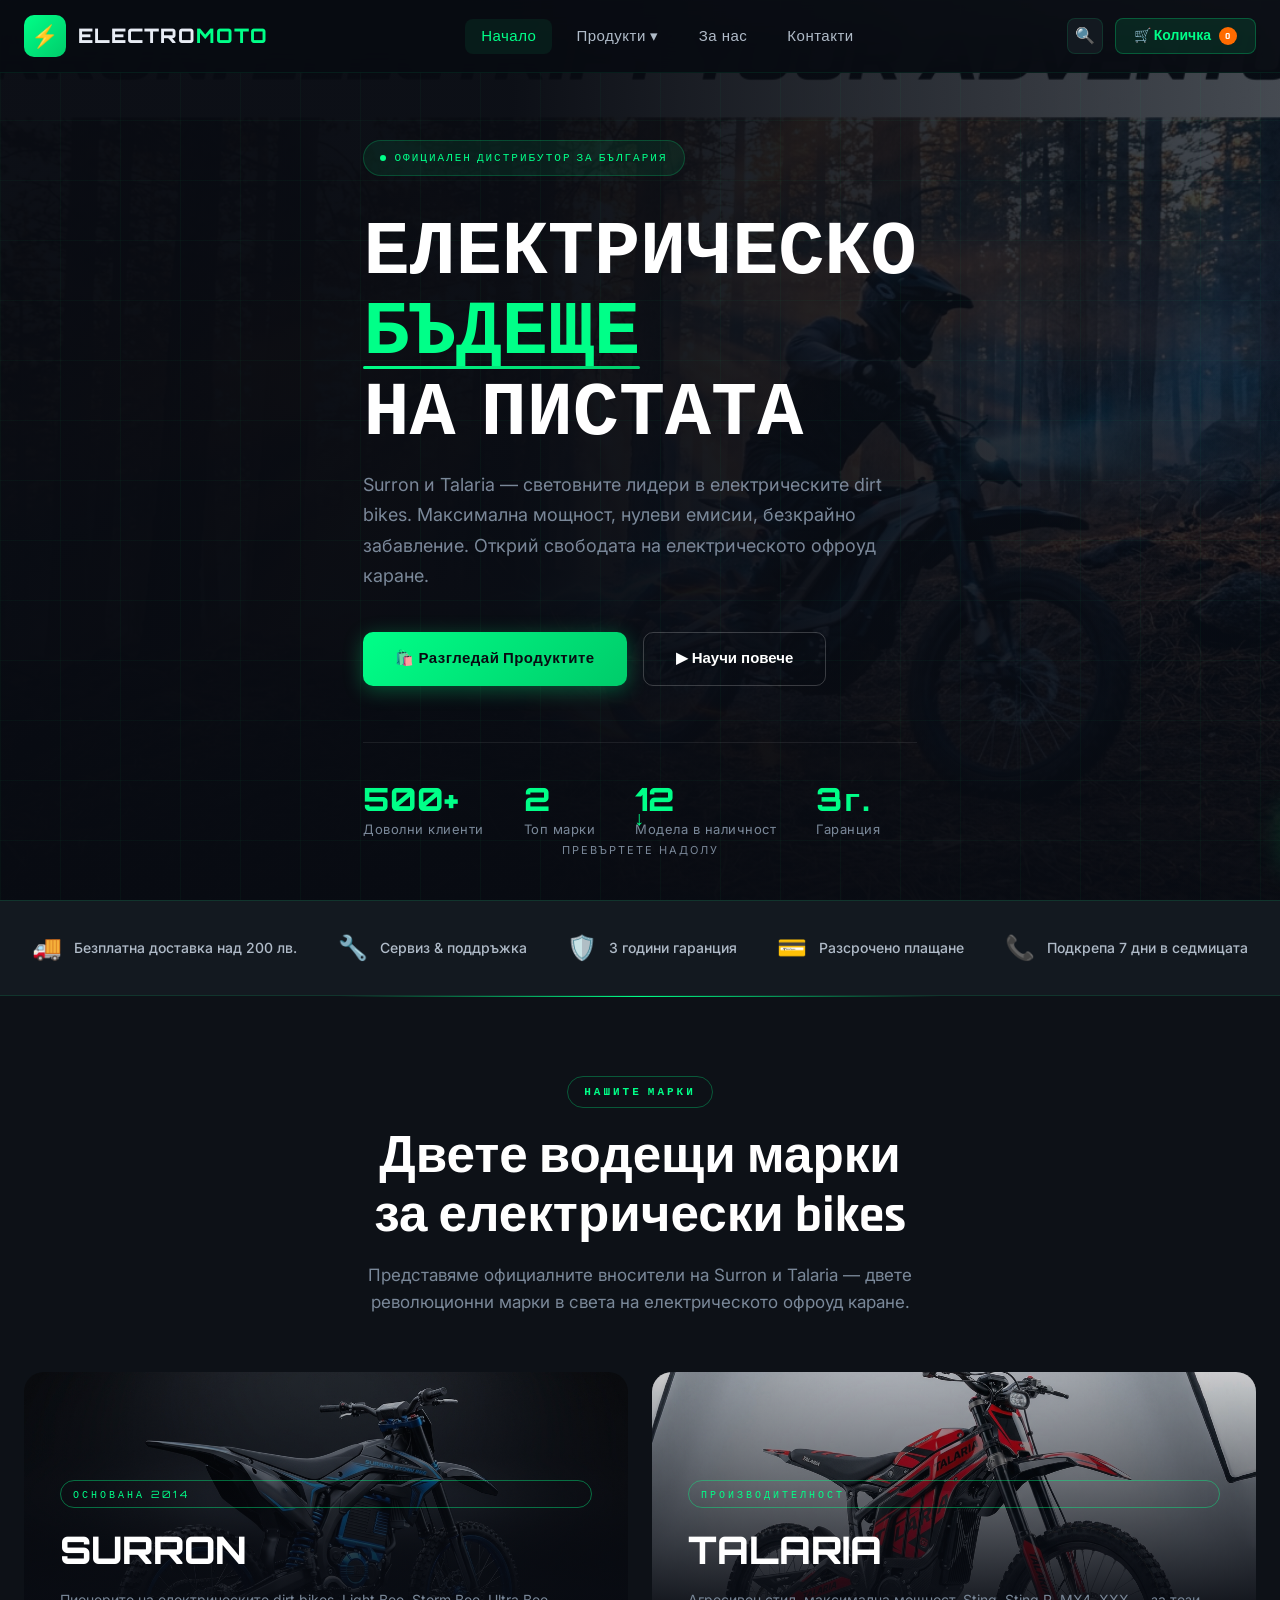
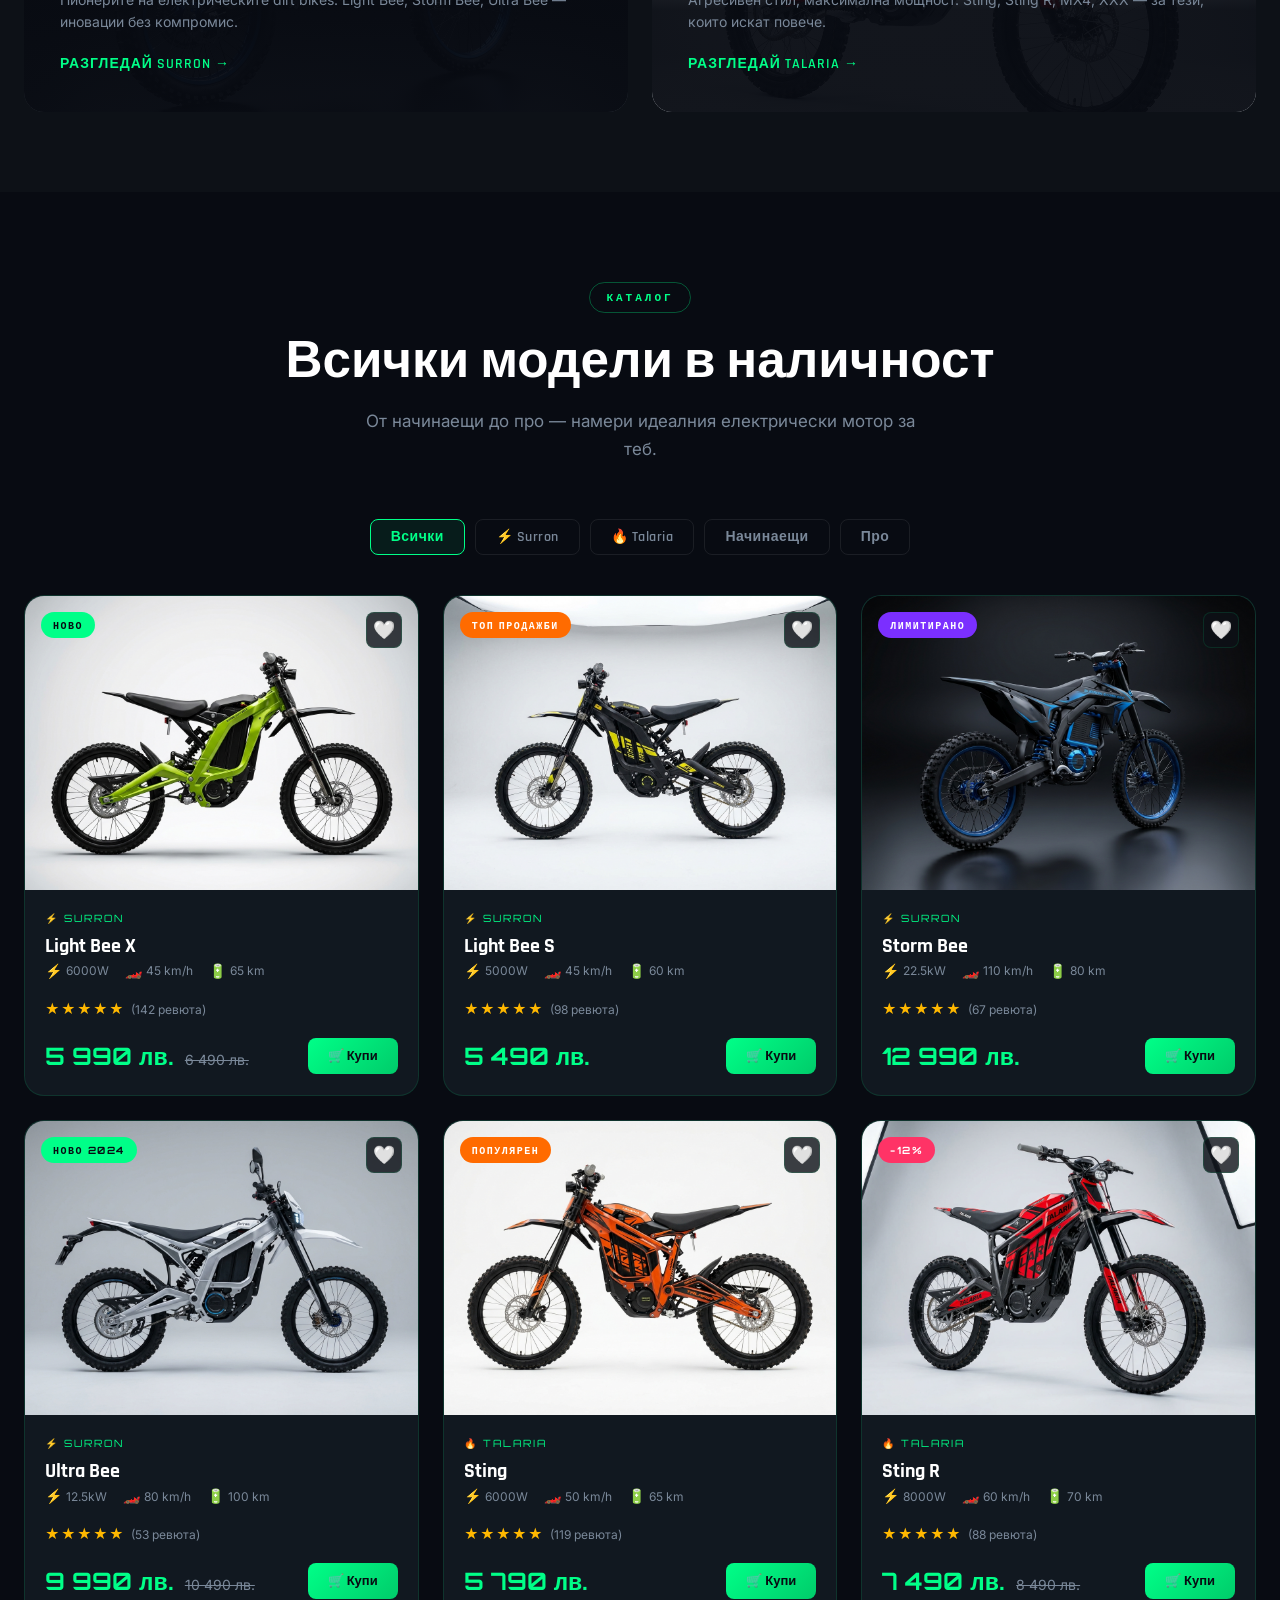
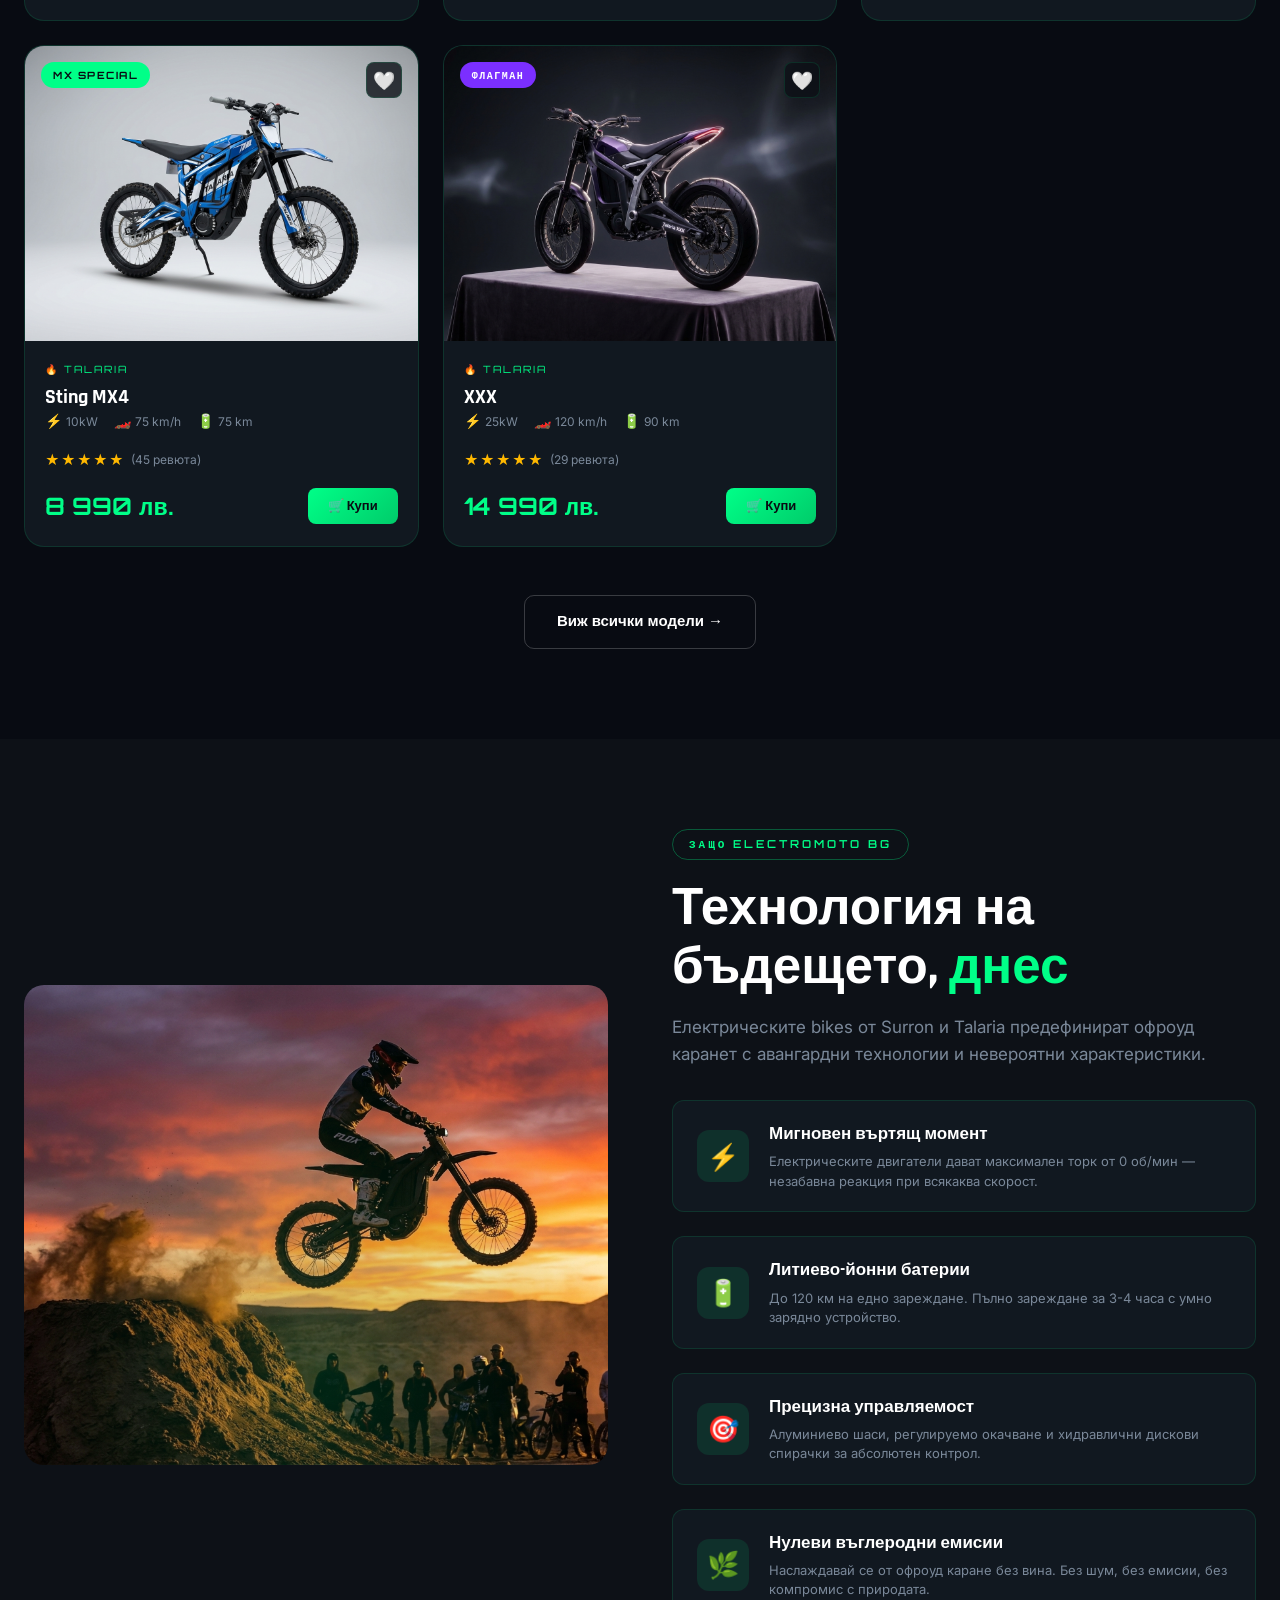
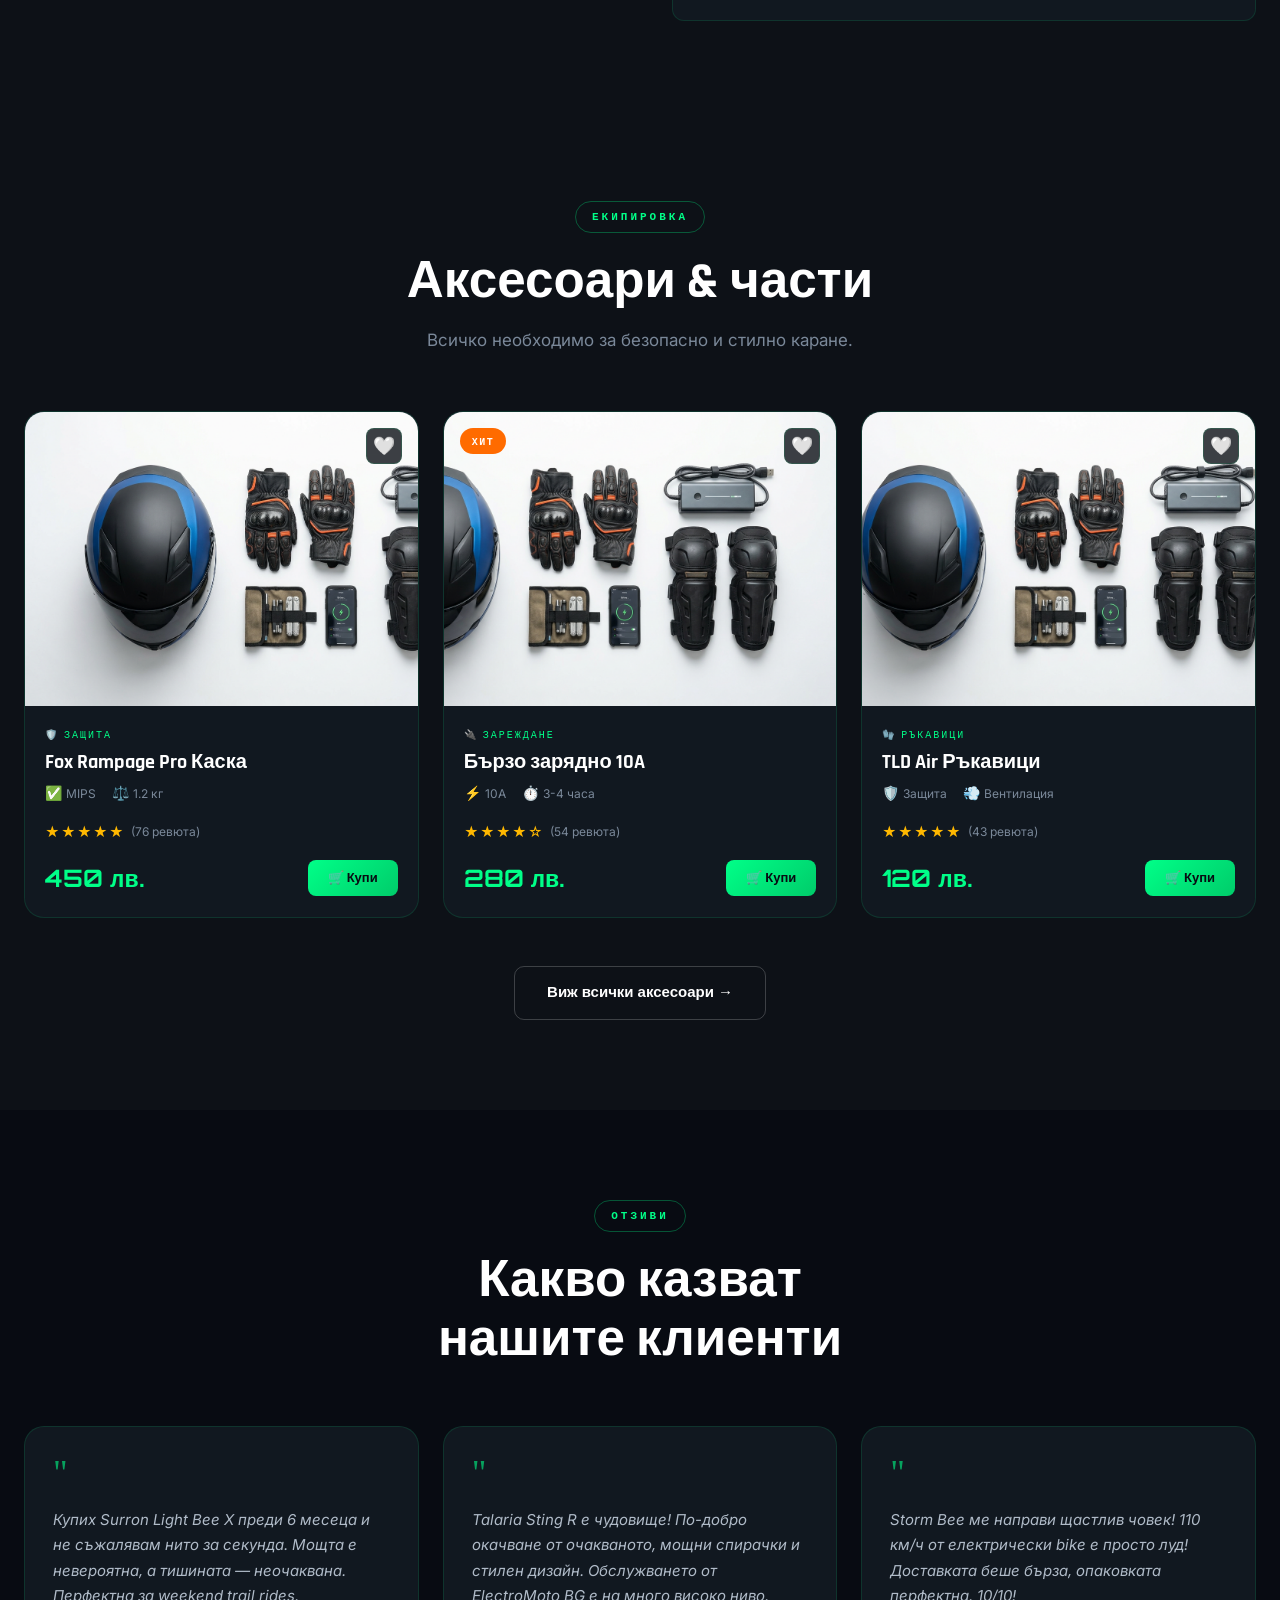
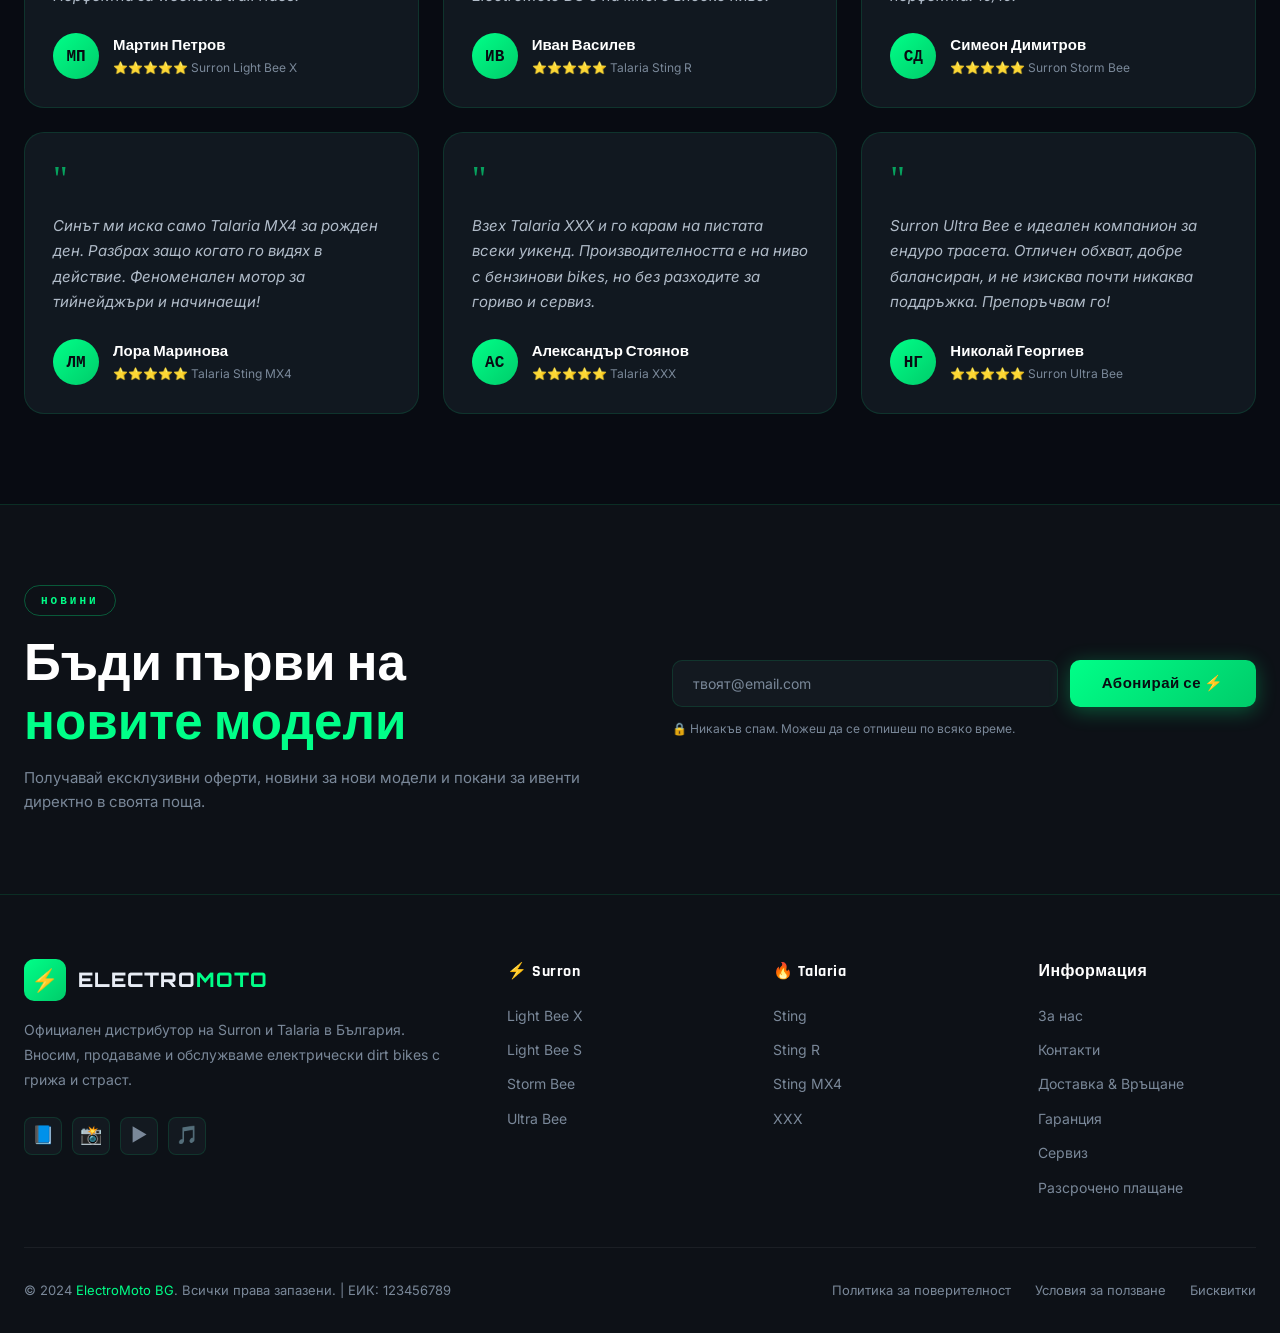
==== index.html @ c42cdebd "feat: disable quick view for bikes, redirect to product details, add full footer on product pages" ====
<!DOCTYPE html>
<html lang="bg">
<head>
  <meta charset="UTF-8">
  <meta name="viewport" content="width=device-width, initial-scale=1.0">
  <title>ElectroMoto BG — Surron & Talaria | Електрически Мотори</title>
  <meta name="description" content="Официален дистрибутор на Surron и Talaria в България. Електрически dirt bikes, части и аксесоари с доставка до вкъщи.">
  <link rel="stylesheet" href="css/style.css">
  <link rel="icon" type="image/svg+xml" href="data:image/svg+xml,<svg xmlns='http://www.w3.org/2000/svg' viewBox='0 0 100 100'><text y='.9em' font-size='90'>⚡</text></svg>">
</head>
<body>

  <!-- ======== HEADER ======== -->
  <header class="header" id="header">
    <div class="container">
      <nav class="nav">
        <a href="index.html" class="logo">
          <div class="logo-icon">⚡</div>
          <div class="logo-text">ELECTRO<span>MOTO</span></div>
        </a>

        <ul class="nav-links">
          <li><a href="index.html" class="active">Начало</a></li>
          <li class="nav-dropdown">
            <a href="pages/products.html">Продукти ▾</a>
            <div class="nav-dropdown-menu">
              <a href="pages/surron.html">⚡ Surron</a>
              <a href="pages/talaria.html">🔥 Talaria</a>
              <a href="pages/products.html">Всички модели</a>
              <a href="pages/accessories.html">Аксесоари</a>
            </div>
          </li>
          <li><a href="pages/about.html">За нас</a></li>
          <li><a href="pages/contact.html">Контакти</a></li>
        </ul>

        <div class="nav-actions">
          <div class="nav-search" onclick="toggleSearch()" title="Търсене">🔍</div>
          <button class="cart-btn" onclick="openCart()">
            🛒 Количка
            <span class="cart-badge" id="cartBadge">0</span>
          </button>
          <div class="menu-toggle" id="menuToggle" onclick="toggleMenu()">
            <span></span><span></span><span></span>
          </div>
        </div>
      </nav>
    </div>
  </header>

  <!-- Mobile Menu -->
  <div class="mobile-menu" id="mobileMenu">
    <ul class="mobile-nav-links">
      <li><a href="index.html" onclick="toggleMenu()">🏠 Начало</a></li>
      <li><a href="pages/surron.html" onclick="toggleMenu()">⚡ Surron</a></li>
      <li><a href="pages/talaria.html" onclick="toggleMenu()">🔥 Talaria</a></li>
      <li><a href="pages/products.html" onclick="toggleMenu()">📋 Всички продукти</a></li>
      <li><a href="pages/accessories.html" onclick="toggleMenu()">🛡️ Аксесоари</a></li>
      <li><a href="pages/about.html" onclick="toggleMenu()">ℹ️ За нас</a></li>
      <li><a href="pages/contact.html" onclick="toggleMenu()">📞 Контакти</a></li>
    </ul>
  </div>

  <!-- ======== HERO ======== -->
  <section class="hero">
    <div class="hero-bg">
      <img src="images/hero.png" alt="Surron electric bike in forest" class="hero-bg-img" loading="eager">
      <div class="hero-overlay"></div>
    </div>
    <div class="hero-grid"></div>

    <!-- Particles -->
    <div class="particle" style="left:15%;bottom:20%;animation-delay:0s;animation-duration:5s"></div>
    <div class="particle" style="left:25%;bottom:15%;animation-delay:1s;animation-duration:7s"></div>
    <div class="particle" style="left:40%;bottom:10%;animation-delay:2s;animation-duration:6s"></div>
    <div class="particle" style="left:60%;bottom:25%;animation-delay:0.5s;animation-duration:8s"></div>
    <div class="particle" style="left:75%;bottom:20%;animation-delay:1.5s;animation-duration:5.5s"></div>
    <div class="particle" style="left:85%;bottom:30%;animation-delay:3s;animation-duration:7s"></div>

    <div class="container">
      <div class="hero-content">
        <div class="hero-badge">
          <span class="dot"></span>
          Официален дистрибутор за България
        </div>

        <h1 class="hero-title">
          ЕЛЕКТРИЧЕСКО<br>
          <span class="highlight">БЪДЕЩЕ</span><br>
          НА ПИСТАТА
        </h1>

        <p class="hero-desc">
          Surron и Talaria — световните лидери в електрическите dirt bikes.
          Максимална мощност, нулеви емисии, безкрайно забавление. Открий свободата на електрическото офроуд каране.
        </p>

        <div class="hero-cta">
          <a href="pages/products.html" class="btn-primary">
            🛍️ Разгледай Продуктите
          </a>
          <a href="pages/about.html" class="btn-secondary">
            ▶ Научи повече
          </a>
        </div>

        <div class="hero-stats">
          <div class="stat-item">
            <div class="stat-number">500+</div>
            <div class="stat-label">Доволни клиенти</div>
          </div>
          <div class="stat-item">
            <div class="stat-number">2</div>
            <div class="stat-label">Топ марки</div>
          </div>
          <div class="stat-item">
            <div class="stat-number">12</div>
            <div class="stat-label">Модела в наличност</div>
          </div>
          <div class="stat-item">
            <div class="stat-number">3г.</div>
            <div class="stat-label">Гаранция</div>
          </div>
        </div>
      </div>
    </div>

    <div class="scroll-indicator">
      <span>↓</span>
      Превъртете надолу
    </div>
  </section>

  <!-- ======== FEATURES STRIP ======== -->
  <div class="features-strip">
    <div class="container">
      <div class="features-strip-inner">
        <div class="feature-item">
          <span class="feature-item-icon">🚚</span>
          <span>Безплатна доставка над 200 лв.</span>
        </div>
        <div class="feature-item">
          <span class="feature-item-icon">🔧</span>
          <span>Сервиз & поддръжка</span>
        </div>
        <div class="feature-item">
          <span class="feature-item-icon">🛡️</span>
          <span>3 години гаранция</span>
        </div>
        <div class="feature-item">
          <span class="feature-item-icon">💳</span>
          <span>Разсрочено плащане</span>
        </div>
        <div class="feature-item">
          <span class="feature-item-icon">📞</span>
          <span>Подкрепа 7 дни в седмицата</span>
        </div>
      </div>
    </div>
  </div>

  <!-- ======== BRANDS ======== -->
  <section class="brands-section">
    <div class="container">
      <div class="section-header">
        <span class="section-tag">Нашите марки</span>
        <h2 class="section-title">Двете водещи марки<br>за електрически bikes</h2>
        <p class="section-subtitle">Представяме официалните вносители на Surron и Talaria — двете революционни марки в света на електрическото офроуд каране.</p>
      </div>

      <div class="brands-grid">
        <!-- Surron Brand Card -->
        <a href="pages/surron.html" class="brand-card reveal">
          <img src="images/surron-storm-bee.png" alt="Surron electric bikes" class="brand-card-img">
          <div class="brand-card-overlay">
            <span class="brand-logo-tag">Основана 2014</span>
            <h3 class="brand-card-title">SURRON</h3>
            <p class="brand-card-desc">Пионерите на електрическите dirt bikes. Light Bee, Storm Bee, Ultra Bee — иновации без компромис.</p>
            <span class="brand-card-link">Разгледай Surron →</span>
          </div>
        </a>

        <!-- Talaria Brand Card -->
        <a href="pages/talaria.html" class="brand-card reveal">
          <img src="images/talaria-sting-r.png" alt="Talaria electric bikes" class="brand-card-img">
          <div class="brand-card-overlay">
            <span class="brand-logo-tag">Производителност</span>
            <h3 class="brand-card-title">TALARIA</h3>
            <p class="brand-card-desc">Агресивен стил, максимална мощност. Sting, Sting R, MX4, XXX — за тези, които искат повече.</p>
            <span class="brand-card-link">Разгледай Talaria →</span>
          </div>
        </a>
      </div>
    </div>
  </section>

  <!-- ======== PRODUCTS ======== -->
  <section class="products-section" id="products">
    <div class="container">
      <div class="section-header reveal">
        <span class="section-tag">Каталог</span>
        <h2 class="section-title">Всички модели в наличност</h2>
        <p class="section-subtitle">От начинаещи до про — намери идеалния електрически мотор за теб.</p>
      </div>

      <div class="products-filter">
        <button class="filter-btn active" onclick="filterProducts('all', this)">Всички</button>
        <button class="filter-btn" onclick="filterProducts('surron', this)">⚡ Surron</button>
        <button class="filter-btn" onclick="filterProducts('talaria', this)">🔥 Talaria</button>
        <button class="filter-btn" onclick="filterProducts('beginner', this)">Начинаещи</button>
        <button class="filter-btn" onclick="filterProducts('pro', this)">Про</button>
      </div>

      <div class="products-grid" id="productsGrid">

        <!-- Surron Light Bee X -->
        <div class="product-card" data-brand="surron" data-level="beginner"
          data-name="Surron Light Bee X" data-price="5990"
          data-img="images/surron-light-bee-x.png"
          data-desc="Surron Light Bee X е идеалният starter bike за начинаещи и опитни ездачи. С тегло само 47 кг и мощен 6000W двигател, той предлага перфектния баланс между забавление и контрол."
          data-motor="6000W" data-speed="45 km/h" data-range="65 km" data-battery="60V 32.5Ah">
          <span class="product-badge badge-new">Ново</span>
          <button class="product-wishlist" onclick="toggleWishlist(this)">🤍</button>
          <div class="product-img-wrap">
            <img src="images/surron-light-bee-x.png" alt="Surron Light Bee X" class="product-img" loading="lazy">
            <div class="product-img-overlay">
              <button class="quick-view-btn" onclick="openModal(this.closest('.product-card'))">Бърз преглед</button>
              <a href="pages/products/surron-light-bee-x.html" class="view-product-overlay-btn">Виж страницата →</a>
            </div>
          </div>
          <div class="product-info">
            <div class="product-brand-tag">⚡ SURRON</div>
            <a href="pages/products/surron-light-bee-x.html" class="product-name-link"><h3 class="product-name" style="display:inline">Light Bee X</h3></a>
            <div class="product-specs">
              <div class="spec-item"><span class="spec-icon">⚡</span> 6000W</div>
              <div class="spec-item"><span class="spec-icon">🏎️</span> 45 km/h</div>
              <div class="spec-item"><span class="spec-icon">🔋</span> 65 km</div>
            </div>
            <div class="product-rating">
              <span class="stars">★★★★★</span>
              <span class="rating-count">(142 ревюта)</span>
            </div>
            <div class="product-price-row">
              <div>
                <span class="product-price">5 990 лв.</span>
                <span class="product-old-price">6 490 лв.</span>
              </div>
              <button class="add-to-cart-btn" onclick="addToCart(this.closest('.product-card'))">
                🛒 Купи
              </button>
            </div>
          </div>
        </div>

        <!-- Surron Light Bee S -->
        <div class="product-card" data-brand="surron" data-level="beginner"
          data-name="Surron Light Bee S" data-price="5490"
          data-img="images/surron-light-bee-s.png"
          data-desc="Surron Light Bee S — леката и маневрена версия на Light Bee. Идеална за трейлове и градска джунгла. Компактна, надеждна и невероятно забавна."
          data-motor="5000W" data-speed="45 km/h" data-range="60 km" data-battery="60V 28Ah">
          <span class="product-badge badge-hot">Топ продажби</span>
          <button class="product-wishlist" onclick="toggleWishlist(this)">🤍</button>
          <div class="product-img-wrap">
            <img src="images/surron-light-bee-s.png" alt="Surron Light Bee S" class="product-img" loading="lazy">
            <div class="product-img-overlay">
              <button class="quick-view-btn" onclick="openModal(this.closest('.product-card'))">Бърз преглед</button>
              <a href="pages/products/surron-light-bee-s.html" class="view-product-overlay-btn">Виж страницата →</a>
            </div>
          </div>
          <div class="product-info">
            <div class="product-brand-tag">⚡ SURRON</div>
            <a href="pages/products/surron-light-bee-s.html" class="product-name-link"><h3 class="product-name" style="display:inline">Light Bee S</h3></a>
            <div class="product-specs">
              <div class="spec-item"><span class="spec-icon">⚡</span> 5000W</div>
              <div class="spec-item"><span class="spec-icon">🏎️</span> 45 km/h</div>
              <div class="spec-item"><span class="spec-icon">🔋</span> 60 km</div>
            </div>
            <div class="product-rating">
              <span class="stars">★★★★★</span>
              <span class="rating-count">(98 ревюта)</span>
            </div>
            <div class="product-price-row">
              <div>
                <span class="product-price">5 490 лв.</span>
              </div>
              <button class="add-to-cart-btn" onclick="addToCart(this.closest('.product-card'))">
                🛒 Купи
              </button>
            </div>
          </div>
        </div>

        <!-- Surron Storm Bee -->
        <div class="product-card" data-brand="surron" data-level="pro"
          data-name="Surron Storm Bee" data-price="12990"
          data-img="images/surron-storm-bee.png"
          data-desc="Surron Storm Bee е чудовище от електрически мотор. 22.5kW пиков мощност, 110 km/h топ скорост, хидравлични дискови спирачки. За тези, които искат истинска адреналинова доза."
          data-motor="22500W" data-speed="110 km/h" data-range="80 km" data-battery="96V 55Ah">
          <span class="product-badge badge-limited">Лимитирано</span>
          <button class="product-wishlist" onclick="toggleWishlist(this)">🤍</button>
          <div class="product-img-wrap">
            <img src="images/surron-storm-bee.png" alt="Surron Storm Bee" class="product-img" loading="lazy">
            <div class="product-img-overlay">
              <button class="quick-view-btn" onclick="openModal(this.closest('.product-card'))">Бърз преглед</button>
              <a href="pages/products/surron-storm-bee.html" class="view-product-overlay-btn">Виж страницата →</a>
            </div>
          </div>
          <div class="product-info">
            <div class="product-brand-tag">⚡ SURRON</div>
            <a href="pages/products/surron-storm-bee.html" class="product-name-link"><h3 class="product-name" style="display:inline">Storm Bee</h3></a>
            <div class="product-specs">
              <div class="spec-item"><span class="spec-icon">⚡</span> 22.5kW</div>
              <div class="spec-item"><span class="spec-icon">🏎️</span> 110 km/h</div>
              <div class="spec-item"><span class="spec-icon">🔋</span> 80 km</div>
            </div>
            <div class="product-rating">
              <span class="stars">★★★★★</span>
              <span class="rating-count">(67 ревюта)</span>
            </div>
            <div class="product-price-row">
              <div>
                <span class="product-price">12 990 лв.</span>
              </div>
              <button class="add-to-cart-btn" onclick="addToCart(this.closest('.product-card'))">
                🛒 Купи
              </button>
            </div>
          </div>
        </div>

        <!-- Surron Ultra Bee -->
        <div class="product-card" data-brand="surron" data-level="pro"
          data-name="Surron Ultra Bee" data-price="9990"
          data-img="images/surron-ultra-bee.png"
          data-desc="Surron Ultra Bee — следващото ниво на Light Bee. По-мощен, по-бърз, по-далеч. Перфектна за ендуро и трейл каране. Освобождение от всякакви ограничения."
          data-motor="12500W" data-speed="80 km/h" data-range="100 km" data-battery="72V 42Ah">
          <span class="product-badge badge-new">Ново 2024</span>
          <button class="product-wishlist" onclick="toggleWishlist(this)">🤍</button>
          <div class="product-img-wrap">
            <img src="images/surron-ultra-bee.png" alt="Surron Ultra Bee" class="product-img" loading="lazy">
            <div class="product-img-overlay">
              <button class="quick-view-btn" onclick="openModal(this.closest('.product-card'))">Бърз преглед</button>
              <a href="pages/products/surron-ultra-bee.html" class="view-product-overlay-btn">Виж страницата →</a>
            </div>
          </div>
          <div class="product-info">
            <div class="product-brand-tag">⚡ SURRON</div>
            <a href="pages/products/surron-ultra-bee.html" class="product-name-link"><h3 class="product-name" style="display:inline">Ultra Bee</h3></a>
            <div class="product-specs">
              <div class="spec-item"><span class="spec-icon">⚡</span> 12.5kW</div>
              <div class="spec-item"><span class="spec-icon">🏎️</span> 80 km/h</div>
              <div class="spec-item"><span class="spec-icon">🔋</span> 100 km</div>
            </div>
            <div class="product-rating">
              <span class="stars">★★★★★</span>
              <span class="rating-count">(53 ревюта)</span>
            </div>
            <div class="product-price-row">
              <div>
                <span class="product-price">9 990 лв.</span>
                <span class="product-old-price">10 490 лв.</span>
              </div>
              <button class="add-to-cart-btn" onclick="addToCart(this.closest('.product-card'))">
                🛒 Купи
              </button>
            </div>
          </div>
        </div>

        <!-- Talaria Sting -->
        <div class="product-card" data-brand="talaria" data-level="beginner"
          data-name="Talaria Sting" data-price="5790"
          data-img="images/talaria-sting.png"
          data-desc="Talaria Sting — агресивният конкурент на Light Bee. По-мощен от стандарта, с по-добро окачване и характерния Talaria стил. Идеален за всякакъв терен."
          data-motor="6000W" data-speed="50 km/h" data-range="65 km" data-battery="60V 38.5Ah">
          <span class="product-badge badge-hot">Популярен</span>
          <button class="product-wishlist" onclick="toggleWishlist(this)">🤍</button>
          <div class="product-img-wrap">
            <img src="images/talaria-sting.png" alt="Talaria Sting" class="product-img" loading="lazy">
            <div class="product-img-overlay">
              <button class="quick-view-btn" onclick="openModal(this.closest('.product-card'))">Бърз преглед</button>
              <a href="pages/products/talaria-sting.html" class="view-product-overlay-btn">Виж страницата →</a>
            </div>
          </div>
          <div class="product-info">
            <div class="product-brand-tag">🔥 TALARIA</div>
            <a href="pages/products/talaria-sting.html" class="product-name-link"><h3 class="product-name" style="display:inline">Sting</h3></a>
            <div class="product-specs">
              <div class="spec-item"><span class="spec-icon">⚡</span> 6000W</div>
              <div class="spec-item"><span class="spec-icon">🏎️</span> 50 km/h</div>
              <div class="spec-item"><span class="spec-icon">🔋</span> 65 km</div>
            </div>
            <div class="product-rating">
              <span class="stars">★★★★★</span>
              <span class="rating-count">(119 ревюта)</span>
            </div>
            <div class="product-price-row">
              <div>
                <span class="product-price">5 790 лв.</span>
              </div>
              <button class="add-to-cart-btn" onclick="addToCart(this.closest('.product-card'))">
                🛒 Купи
              </button>
            </div>
          </div>
        </div>

        <!-- Talaria Sting R -->
        <div class="product-card" data-brand="talaria" data-level="pro"
          data-name="Talaria Sting R" data-price="7490"
          data-img="images/talaria-sting-r.png"
          data-desc="Talaria Sting R — Racing версията на оригиналния Sting. Подобрено окачване, по-мощен двигател, по-добри спирачки. За ентусиасти, жаждуващи за повече."
          data-motor="8000W" data-speed="60 km/h" data-range="70 km" data-battery="60V 40Ah">
          <span class="product-badge badge-sale">-12%</span>
          <button class="product-wishlist" onclick="toggleWishlist(this)">🤍</button>
          <div class="product-img-wrap">
            <img src="images/talaria-sting-r.png" alt="Talaria Sting R" class="product-img" loading="lazy">
            <div class="product-img-overlay">
              <button class="quick-view-btn" onclick="openModal(this.closest('.product-card'))">Бърз преглед</button>
              <a href="pages/products/talaria-sting-r.html" class="view-product-overlay-btn">Виж страницата →</a>
            </div>
          </div>
          <div class="product-info">
            <div class="product-brand-tag">🔥 TALARIA</div>
            <a href="pages/products/talaria-sting-r.html" class="product-name-link"><h3 class="product-name" style="display:inline">Sting R</h3></a>
            <div class="product-specs">
              <div class="spec-item"><span class="spec-icon">⚡</span> 8000W</div>
              <div class="spec-item"><span class="spec-icon">🏎️</span> 60 km/h</div>
              <div class="spec-item"><span class="spec-icon">🔋</span> 70 km</div>
            </div>
            <div class="product-rating">
              <span class="stars">★★★★★</span>
              <span class="rating-count">(88 ревюта)</span>
            </div>
            <div class="product-price-row">
              <div>
                <span class="product-price">7 490 лв.</span>
                <span class="product-old-price">8 490 лв.</span>
              </div>
              <button class="add-to-cart-btn" onclick="addToCart(this.closest('.product-card'))">
                🛒 Купи
              </button>
            </div>
          </div>
        </div>

        <!-- Talaria Sting MX4 -->
        <div class="product-card" data-brand="talaria" data-level="pro"
          data-name="Talaria Sting MX4" data-price="8990"
          data-img="images/talaria-sting-mx4.png"
          data-desc="Talaria Sting MX4 — мотокрос машина, проектирана за писта и open terrain. MX-специфично окачване, висока коловоз геометрия, максимална производителност в дълга дистанция."
          data-motor="10000W" data-speed="75 km/h" data-range="75 km" data-battery="72V 40Ah">
          <span class="product-badge badge-new">MX Special</span>
          <button class="product-wishlist" onclick="toggleWishlist(this)">🤍</button>
          <div class="product-img-wrap">
            <img src="images/talaria-sting-mx4.png" alt="Talaria Sting MX4" class="product-img" loading="lazy">
            <div class="product-img-overlay">
              <button class="quick-view-btn" onclick="openModal(this.closest('.product-card'))">Бърз преглед</button>
              <a href="pages/products/talaria-sting-mx4.html" class="view-product-overlay-btn">Виж страницата →</a>
            </div>
          </div>
          <div class="product-info">
            <div class="product-brand-tag">🔥 TALARIA</div>
            <a href="pages/products/talaria-sting-mx4.html" class="product-name-link"><h3 class="product-name" style="display:inline">Sting MX4</h3></a>
            <div class="product-specs">
              <div class="spec-item"><span class="spec-icon">⚡</span> 10kW</div>
              <div class="spec-item"><span class="spec-icon">🏎️</span> 75 km/h</div>
              <div class="spec-item"><span class="spec-icon">🔋</span> 75 km</div>
            </div>
            <div class="product-rating">
              <span class="stars">★★★★★</span>
              <span class="rating-count">(45 ревюта)</span>
            </div>
            <div class="product-price-row">
              <div>
                <span class="product-price">8 990 лв.</span>
              </div>
              <button class="add-to-cart-btn" onclick="addToCart(this.closest('.product-card'))">
                🛒 Купи
              </button>
            </div>
          </div>
        </div>

        <!-- Talaria XXX -->
        <div class="product-card" data-brand="talaria" data-level="pro"
          data-name="Talaria XXX" data-price="14990"
          data-img="images/talaria-xxx.png"
          data-desc="Talaria XXX — флагманът. Най-мощният електрически dirt bike от Talaria. 25kW пиков мощност, карбонови компоненти, Fox Racing окачване. Абсолютното изживяване."
          data-motor="25000W" data-speed="120 km/h" data-range="90 km" data-battery="96V 50Ah">
          <span class="product-badge badge-limited">Флагман</span>
          <button class="product-wishlist" onclick="toggleWishlist(this)">🤍</button>
          <div class="product-img-wrap">
            <img src="images/talaria-xxx.png" alt="Talaria XXX" class="product-img" loading="lazy">
            <div class="product-img-overlay">
              <button class="quick-view-btn" onclick="openModal(this.closest('.product-card'))">Бърз преглед</button>
              <a href="pages/products/talaria-xxx.html" class="view-product-overlay-btn">Виж страницата →</a>
            </div>
          </div>
          <div class="product-info">
            <div class="product-brand-tag">🔥 TALARIA</div>
            <a href="pages/products/talaria-xxx.html" class="product-name-link"><h3 class="product-name" style="display:inline">XXX</h3></a>
            <div class="product-specs">
              <div class="spec-item"><span class="spec-icon">⚡</span> 25kW</div>
              <div class="spec-item"><span class="spec-icon">🏎️</span> 120 km/h</div>
              <div class="spec-item"><span class="spec-icon">🔋</span> 90 km</div>
            </div>
            <div class="product-rating">
              <span class="stars">★★★★★</span>
              <span class="rating-count">(29 ревюта)</span>
            </div>
            <div class="product-price-row">
              <div>
                <span class="product-price">14 990 лв.</span>
              </div>
              <button class="add-to-cart-btn" onclick="addToCart(this.closest('.product-card'))">
                🛒 Купи
              </button>
            </div>
          </div>
        </div>

      </div>

      <div class="text-center" style="margin-top: 48px;">
        <a href="pages/products.html" class="btn-secondary">Виж всички модели →</a>
      </div>
    </div>
  </section>

  <!-- ======== SPECS SECTION ======== -->
  <section class="specs-section">
    <div class="container">
      <div class="specs-inner">
        <div class="specs-img-wrap reveal-left">
          <img src="images/action-lifestyle.png" alt="Rider on electric dirt bike" class="specs-img">
          <div class="specs-glow"></div>
        </div>
        <div class="reveal-right">
          <span class="section-tag">Защо ElectroMoto BG</span>
          <h2 class="section-title">Технология на<br>бъдещето, <span class="text-primary">днес</span></h2>
          <p class="section-subtitle" style="margin: 0 0 32px; text-align:left">Електрическите bikes от Surron и Talaria предефинират офроуд каранет с авангардни технологии и невероятни характеристики.</p>

          <div class="specs-list">
            <div class="spec-card">
              <div class="spec-card-icon">⚡</div>
              <div>
                <div class="spec-card-title">Мигновен въртящ момент</div>
                <div class="spec-card-desc">Електрическите двигатели дават максимален торк от 0 об/мин — незабавна реакция при всякаква скорост.</div>
              </div>
            </div>
            <div class="spec-card">
              <div class="spec-card-icon">🔋</div>
              <div>
                <div class="spec-card-title">Литиево-йонни батерии</div>
                <div class="spec-card-desc">До 120 км на едно зареждане. Пълно зареждане за 3-4 часа с умно зарядно устройство.</div>
              </div>
            </div>
            <div class="spec-card">
              <div class="spec-card-icon">🎯</div>
              <div>
                <div class="spec-card-title">Прецизна управляемост</div>
                <div class="spec-card-desc">Алуминиево шаси, регулируемо окачване и хидравлични дискови спирачки за абсолютен контрол.</div>
              </div>
            </div>
            <div class="spec-card">
              <div class="spec-card-icon">🌿</div>
              <div>
                <div class="spec-card-title">Нулеви въглеродни емисии</div>
                <div class="spec-card-desc">Наслаждавай се от офроуд каранe без вина. Без шум, без емисии, без компромис с природата.</div>
              </div>
            </div>
          </div>
        </div>
      </div>
    </div>
  </section>

  <!-- ======== ACCESSORIES SECTION ======== -->
  <section class="products-section" style="background: var(--dark2);">
    <div class="container">
      <div class="section-header reveal">
        <span class="section-tag">Екипировка</span>
        <h2 class="section-title">Аксесоари & части</h2>
        <p class="section-subtitle">Всичко необходимо за безопасно и стилно каране.</p>
      </div>
      <div class="products-grid">

        <!-- Helmet -->
        <div class="product-card reveal" data-brand="accessories"
          data-name="Fox Rampage Каска" data-price="450"
          data-img="images/accessories.png"
          data-desc="Fox Rampage Pro Carbon — лека карбонова каска за ендуро и мотокрос. MIPS технология за максимална защита при удар."
          data-motor="MIPS защита" data-speed="Certified" data-range="Carbon" data-battery="XS - XL">
          <button class="product-wishlist" onclick="toggleWishlist(this)">🤍</button>
          <div class="product-img-wrap" style="background: linear-gradient(145deg, #1a2035, #0d1520);">
            <img src="images/accessories.png" alt="Riding gear and accessories" class="product-img" loading="lazy" style="object-position:top left">
          </div>
          <div class="product-info">
            <div class="product-brand-tag">🛡️ ЗАЩИТА</div>
            <h3 class="product-name">Fox Rampage Pro Каска</h3>
            <div class="product-specs">
              <div class="spec-item"><span class="spec-icon">✅</span> MIPS</div>
              <div class="spec-item"><span class="spec-icon">⚖️</span> 1.2 кг</div>
            </div>
            <div class="product-rating">
              <span class="stars">★★★★★</span>
              <span class="rating-count">(76 ревюта)</span>
            </div>
            <div class="product-price-row">
              <span class="product-price">450 лв.</span>
              <button class="add-to-cart-btn" onclick="addToCart(this.closest('.product-card'))">🛒 Купи</button>
            </div>
          </div>
        </div>

        <!-- Charger -->
        <div class="product-card reveal" data-brand="accessories"
          data-name="Бързо зарядно 10A" data-price="280"
          data-img="images/accessories.png"
          data-desc="Умно бързо зарядно за Surron и Talaria. 10A зареждане, съвместимо с 60V и 72V батерии. LED индикатор и защита срещу прегряване."
          data-motor="10A Fast" data-speed="60V/72V" data-range="3-4ч" data-battery="Surron/Talaria">
          <span class="product-badge badge-hot">Хит</span>
          <button class="product-wishlist" onclick="toggleWishlist(this)">🤍</button>
          <div class="product-img-wrap" style="background: linear-gradient(145deg, #1a2035, #0d1520);">
            <img src="images/accessories.png" alt="Fast charger" class="product-img" loading="lazy" style="object-position:center right">
          </div>
          <div class="product-info">
            <div class="product-brand-tag">🔌 ЗАРЕЖДАНЕ</div>
            <h3 class="product-name">Бързо зарядно 10A</h3>
            <div class="product-specs">
              <div class="spec-item"><span class="spec-icon">⚡</span> 10A</div>
              <div class="spec-item"><span class="spec-icon">⏱️</span> 3-4 часа</div>
            </div>
            <div class="product-rating">
              <span class="stars">★★★★☆</span>
              <span class="rating-count">(54 ревюта)</span>
            </div>
            <div class="product-price-row">
              <span class="product-price">280 лв.</span>
              <button class="add-to-cart-btn" onclick="addToCart(this.closest('.product-card'))">🛒 Купи</button>
            </div>
          </div>
        </div>

        <!-- Gloves -->
        <div class="product-card reveal" data-brand="accessories"
          data-name="Troy Lee Designs Ръкавици" data-price="120"
          data-img="images/accessories.png"
          data-desc="Troy Lee Designs Air ръкавици за мотокрос и ендуро. Перфектно сцепление, вентилируем дизайн, защита на кокалчетата. Налични в 5 размера."
          data-motor="Air дизайн" data-speed="Grip Pro" data-range="5 размера" data-battery="XS-XL">
          <button class="product-wishlist" onclick="toggleWishlist(this)">🤍</button>
          <div class="product-img-wrap" style="background: linear-gradient(145deg, #1a2035, #0d1520);">
            <img src="images/accessories.png" alt="Riding gloves" class="product-img" loading="lazy" style="object-position:bottom">
          </div>
          <div class="product-info">
            <div class="product-brand-tag">🧤 РЪКАВИЦИ</div>
            <h3 class="product-name">TLD Air Ръкавици</h3>
            <div class="product-specs">
              <div class="spec-item"><span class="spec-icon">🛡️</span> Защита</div>
              <div class="spec-item"><span class="spec-icon">💨</span> Вентилация</div>
            </div>
            <div class="product-rating">
              <span class="stars">★★★★★</span>
              <span class="rating-count">(43 ревюта)</span>
            </div>
            <div class="product-price-row">
              <span class="product-price">120 лв.</span>
              <button class="add-to-cart-btn" onclick="addToCart(this.closest('.product-card'))">🛒 Купи</button>
            </div>
          </div>
        </div>

      </div>
      <div class="text-center" style="margin-top: 48px;">
        <a href="pages/accessories.html" class="btn-secondary">Виж всички аксесоари →</a>
      </div>
    </div>
  </section>

  <!-- ======== TESTIMONIALS ======== -->
  <section class="testimonials-section">
    <div class="container">
      <div class="section-header reveal">
        <span class="section-tag">Отзиви</span>
        <h2 class="section-title">Какво казват<br>нашите клиенти</h2>
      </div>

      <div class="testimonials-grid">
        <div class="testimonial-card reveal">
          <div class="testimonial-quote">"</div>
          <p class="testimonial-text">Купих Surron Light Bee X преди 6 месеца и не съжалявам нито за секунда. Мощта е невероятна, а тишината — неочаквана. Перфектна за weekend trail rides.</p>
          <div class="testimonial-author">
            <div class="author-avatar">МП</div>
            <div>
              <div class="author-name">Мартин Петров</div>
              <div class="author-role">⭐⭐⭐⭐⭐ Surron Light Bee X</div>
            </div>
          </div>
        </div>

        <div class="testimonial-card reveal">
          <div class="testimonial-quote">"</div>
          <p class="testimonial-text">Talaria Sting R е чудовище! По-добро окачване от очакваното, мощни спирачки и стилен дизайн. Обслужването от ElectroMoto BG е на много високо ниво.</p>
          <div class="testimonial-author">
            <div class="author-avatar">ИВ</div>
            <div>
              <div class="author-name">Иван Василев</div>
              <div class="author-role">⭐⭐⭐⭐⭐ Talaria Sting R</div>
            </div>
          </div>
        </div>

        <div class="testimonial-card reveal">
          <div class="testimonial-quote">"</div>
          <p class="testimonial-text">Storm Bee ме направи щастлив човек! 110 км/ч от електрически bike е просто луд! Доставката беше бърза, опаковката перфектна. 10/10!</p>
          <div class="testimonial-author">
            <div class="author-avatar">СД</div>
            <div>
              <div class="author-name">Симеон Димитров</div>
              <div class="author-role">⭐⭐⭐⭐⭐ Surron Storm Bee</div>
            </div>
          </div>
        </div>

        <div class="testimonial-card reveal">
          <div class="testimonial-quote">"</div>
          <p class="testimonial-text">Синът ми иска само Talaria MX4 за рожден ден. Разбрах защо когато го видях в действие. Феноменален мотор за тийнейджъри и начинаещи!</p>
          <div class="testimonial-author">
            <div class="author-avatar">ЛМ</div>
            <div>
              <div class="author-name">Лора Маринова</div>
              <div class="author-role">⭐⭐⭐⭐⭐ Talaria Sting MX4</div>
            </div>
          </div>
        </div>

        <div class="testimonial-card reveal">
          <div class="testimonial-quote">"</div>
          <p class="testimonial-text">Взех Talaria XXX и го карам на пистата всеки уикенд. Производителността е на ниво с бензинови bikes, но без разходите за гориво и сервиз.</p>
          <div class="testimonial-author">
            <div class="author-avatar">АС</div>
            <div>
              <div class="author-name">Александър Стоянов</div>
              <div class="author-role">⭐⭐⭐⭐⭐ Talaria XXX</div>
            </div>
          </div>
        </div>

        <div class="testimonial-card reveal">
          <div class="testimonial-quote">"</div>
          <p class="testimonial-text">Surron Ultra Bee е идеален компанион за ендуро трасета. Отличен обхват, добре балансиран, и не изисква почти никаква поддръжка. Препоръчвам го!</p>
          <div class="testimonial-author">
            <div class="author-avatar">НГ</div>
            <div>
              <div class="author-name">Николай Георгиев</div>
              <div class="author-role">⭐⭐⭐⭐⭐ Surron Ultra Bee</div>
            </div>
          </div>
        </div>
      </div>
    </div>
  </section>

  <!-- ======== NEWSLETTER ======== -->
  <section class="newsletter-section">
    <div class="container">
      <div class="newsletter-inner">
        <div class="reveal-left">
          <span class="section-tag">Новини</span>
          <h2 class="section-title" style="margin-bottom: 12px;">Бъди първи на<br><span class="text-primary">новите модели</span></h2>
          <p style="color: var(--text-muted); font-size: 15px;">Получавай ексклузивни оферти, новини за нови модели и покани за ивенти директно в своята поща.</p>
        </div>
        <div class="reveal-right">
          <div class="newsletter-form">
            <input type="email" class="newsletter-input" placeholder="твоят@email.com" id="newsletterEmail">
            <button class="btn-primary" onclick="subscribeNewsletter()">
              Абонирай се ⚡
            </button>
          </div>
          <p style="font-size: 12px; color: var(--text-muted); margin-top: 12px;">
            🔒 Никакъв спам. Можеш да се отпишеш по всяко време.
          </p>
        </div>
      </div>
    </div>
  </section>

  <!-- ======== FOOTER ======== -->
    <footer class="footer">
    <div class="container">
      <div class="footer-grid">
        <!-- Brand col -->
        <div>
          <a href="index.html" class="logo" style="display:inline-flex;">
            <div class="logo-icon">⚡</div>
            <div class="logo-text">ELECTRO<span>MOTO</span></div>
          </a>
          <p class="footer-brand-desc">
            Официален дистрибутор на Surron и Talaria в България. Вносим, продаваме и обслужваме електрически dirt bikes с грижа и страст.
          </p>
          <div class="footer-socials">
            <a href="#" class="social-link" title="Facebook">📘</a>
            <a href="#" class="social-link" title="Instagram">📸</a>
            <a href="#" class="social-link" title="YouTube">▶️</a>
            <a href="#" class="social-link" title="TikTok">🎵</a>
          </div>
        </div>

        <!-- Surron col -->
        <div>
          <h4 class="footer-col-title">⚡ Surron</h4>
          <ul class="footer-links">
            <li><a href="pages/products/surron-light-bee-x.html">Light Bee X</a></li>
            <li><a href="pages/products/surron-light-bee-s.html">Light Bee S</a></li>
            <li><a href="pages/products/surron-storm-bee.html">Storm Bee</a></li>
            <li><a href="pages/products/surron-ultra-bee.html">Ultra Bee</a></li>
          </ul>
        </div>

        <!-- Talaria col -->
        <div>
          <h4 class="footer-col-title">🔥 Talaria</h4>
          <ul class="footer-links">
            <li><a href="pages/products/talaria-sting.html">Sting</a></li>
            <li><a href="pages/products/talaria-sting-r.html">Sting R</a></li>
            <li><a href="pages/products/talaria-sting-mx4.html">Sting MX4</a></li>
            <li><a href="pages/products/talaria-xxx.html">XXX</a></li>
          </ul>
        </div>

        <!-- Info col -->
        <div>
          <h4 class="footer-col-title">Информация</h4>
          <ul class="footer-links">
            <li><a href="pages/about.html">За нас</a></li>
            <li><a href="pages/contact.html">Контакти</a></li>
            <li><a href="#">Доставка & Връщане</a></li>
            <li><a href="#">Гаранция</a></li>
            <li><a href="#">Сервиз</a></li>
            <li><a href="#">Разсрочено плащане</a></li>
          </ul>
        </div>
      </div>

      <div class="footer-bottom">
        <p class="footer-copy">
          © 2024 <span>ElectroMoto BG</span>. Всички права запазени. | ЕИК: 123456789
        </p>
        <div class="footer-bottom-links">
          <a href="#">Политика за поверителност</a>
          <a href="#">Условия за ползване</a>
          <a href="#">Бисквитки</a>
        </div>
      </div>
    </div>
  </footer>

  <!-- ======== CART SIDEBAR ======== -->
  <div class="cart-overlay" id="cartOverlay" onclick="closeCart()"></div>
  <div class="cart-sidebar" id="cartSidebar">
    <div class="cart-header">
      <h3 class="cart-title">🛒 Количка</h3>
      <button class="cart-close" onclick="closeCart()">✕</button>
    </div>
    <div class="cart-items" id="cartItems">
      <div class="cart-empty">
        <div class="cart-empty-icon">🛒</div>
        <p>Количката е празна</p>
        <p style="font-size:13px;">Разгледай нашите продукти!</p>
      </div>
    </div>
    <div class="cart-footer" id="cartFooter" style="display:none;">
      <div class="cart-total-row">
        <span class="cart-total-label">Общо:</span>
        <span class="cart-total-amount" id="cartTotal">0 лв.</span>
      </div>
      <button class="checkout-btn" onclick="checkout()">
        💳 Продължи към плащане
      </button>
    </div>
  </div>

  <!-- ======== PRODUCT MODAL ======== -->
  <div class="modal-overlay" id="modalOverlay" onclick="closeModal(event)">
    <div class="modal" id="productModal">
      <button class="modal-close" onclick="closeModal()">✕</button>
      <div class="modal-inner">
        <div class="modal-img-wrap">
          <img id="modalImg" src="" alt="" class="modal-img">
        </div>
        <div class="modal-info">
          <div class="modal-brand-tag" id="modalBrand"></div>
          <h2 class="modal-title" id="modalTitle"></h2>
          <div class="modal-rating">
            <span class="stars">★★★★★</span>
            <span class="rating-count" style="margin-left:6px">(Проверени ревюта)</span>
          </div>
          <p class="modal-desc" id="modalDesc"></p>
          <div class="modal-specs-grid" id="modalSpecs"></div>
          <div class="modal-price-row">
            <span class="modal-price" id="modalPrice"></span>
          </div>
          <div class="modal-actions">
            <button class="add-to-cart-btn modal-cart-btn" id="modalCartBtn" style="padding:14px 24px;font-size:15px;">
              🛒 Добави в количката
            </button>
          </div>
        </div>
      </div>
    </div>
  </div>

  <!-- ======== TOAST ======== -->
  <div class="toast" id="toast">
    <span class="toast-icon">✅</span>
    <div class="toast-text">
      <strong id="toastTitle">Добавено!</strong>
      <span id="toastMsg"></span>
    </div>
  </div>

  <script src="js/main.js"></script>
</body>
</html>
---- css/style.css ----
/* =====================================================
   SURRON & TALARIA - Electric Bikes Online Store
   ===================================================== */

@import url('https://fonts.googleapis.com/css2?family=Rajdhani:wght@300;400;500;600;700&family=Orbitron:wght@400;500;600;700;800;900&family=Inter:wght@300;400;500;600&display=swap');

/* ---- Reset & Base ---- */
*, *::before, *::after { box-sizing: border-box; margin: 0; padding: 0; }

:root {
  --primary: #00FF88;
  --primary-dark: #00CC6A;
  --secondary: #0066FF;
  --accent: #FF6B00;
  --dark: #080B12;
  --dark2: #0D1117;
  --dark3: #131920;
  --card-bg: #111820;
  --card-border: rgba(0, 255, 136, 0.12);
  --text: #E8EDF5;
  --text-muted: #7A8899;
  --text-light: #B0BBC8;
  --white: #FFFFFF;
  --gradient-hero: linear-gradient(135deg, #080B12 0%, #0D1520 50%, #071020 100%);
  --gradient-green: linear-gradient(135deg, #00FF88, #00CC6A);
  --gradient-blue: linear-gradient(135deg, #0066FF, #0044CC);
  --gradient-card: linear-gradient(145deg, #131920, #0D1420);
  --shadow-glow: 0 0 30px rgba(0, 255, 136, 0.15);
  --shadow-card: 0 8px 32px rgba(0, 0, 0, 0.4);
  --shadow-btn: 0 4px 20px rgba(0, 255, 136, 0.3);
  --border-radius: 12px;
  --border-radius-lg: 20px;
  --transition: all 0.3s cubic-bezier(0.4, 0, 0.2, 1);
  --font-display: 'Orbitron', monospace;
  --font-heading: 'Rajdhani', sans-serif;
  --font-body: 'Inter', sans-serif;
}

html { scroll-behavior: smooth; }

body {
  font-family: var(--font-body);
  background: var(--dark);
  color: var(--text);
  line-height: 1.6;
  overflow-x: hidden;
}

a { text-decoration: none; color: inherit; }
img { max-width: 100%; height: auto; display: block; }
ul { list-style: none; }
button { cursor: pointer; border: none; background: none; font-family: inherit; }

/* ---- Scrollbar ---- */
::-webkit-scrollbar { width: 6px; }
::-webkit-scrollbar-track { background: var(--dark2); }
::-webkit-scrollbar-thumb { background: var(--primary); border-radius: 3px; }

/* ---- Utilities ---- */
.container { max-width: 1320px; margin: 0 auto; padding: 0 24px; }
.section-padding { padding: 80px 0; }
.text-center { text-align: center; }
.text-primary { color: var(--primary); }
.flex { display: flex; }
.flex-center { display: flex; align-items: center; justify-content: center; }
.gap-2 { gap: 8px; }
.gap-4 { gap: 16px; }

/* ---- Typography ---- */
.section-tag {
  display: inline-block;
  font-family: var(--font-display);
  font-size: 11px;
  font-weight: 600;
  letter-spacing: 3px;
  text-transform: uppercase;
  color: var(--primary);
  padding: 6px 16px;
  border: 1px solid rgba(0,255,136,0.3);
  border-radius: 50px;
  margin-bottom: 20px;
}

.section-title {
  font-family: var(--font-heading);
  font-size: clamp(32px, 4vw, 52px);
  font-weight: 700;
  line-height: 1.15;
  color: var(--white);
  margin-bottom: 16px;
}

.section-subtitle {
  font-size: 17px;
  color: var(--text-muted);
  max-width: 580px;
  margin: 0 auto;
}

/* ===================================================
   HEADER / NAVIGATION
   =================================================== */
.header {
  position: fixed;
  top: 0;
  left: 0;
  right: 0;
  z-index: 1000;
  background: rgba(8, 11, 18, 0.92);
  backdrop-filter: blur(20px);
  -webkit-backdrop-filter: blur(20px);
  border-bottom: 1px solid rgba(0, 255, 136, 0.08);
  transition: var(--transition);
}

.header.scrolled {
  background: rgba(8, 11, 18, 0.98);
  box-shadow: 0 4px 30px rgba(0, 0, 0, 0.5);
}

.nav {
  display: flex;
  align-items: center;
  justify-content: space-between;
  height: 72px;
}

/* Logo */
.logo {
  display: flex;
  align-items: center;
  gap: 12px;
  font-family: var(--font-display);
  font-weight: 800;
  font-size: 20px;
  letter-spacing: 1px;
}

.logo-icon {
  width: 42px;
  height: 42px;
  background: var(--gradient-green);
  border-radius: 10px;
  display: flex;
  align-items: center;
  justify-content: center;
  font-size: 22px;
}

.logo-text span { color: var(--primary); }

/* Nav Links */
.nav-links {
  display: flex;
  align-items: center;
  gap: 8px;
}

.nav-links a {
  font-family: var(--font-heading);
  font-weight: 500;
  font-size: 15px;
  letter-spacing: 0.5px;
  color: var(--text-light);
  padding: 8px 16px;
  border-radius: 8px;
  transition: var(--transition);
  position: relative;
}

.nav-links a:hover, .nav-links a.active {
  color: var(--primary);
  background: rgba(0, 255, 136, 0.07);
}

.nav-dropdown {
  position: relative;
}

.nav-dropdown-menu {
  display: none;
  position: absolute;
  top: calc(100% + 12px);
  left: 0;
  min-width: 200px;
  background: var(--dark3);
  border: 1px solid var(--card-border);
  border-radius: var(--border-radius);
  padding: 8px;
  box-shadow: var(--shadow-card);
}

.nav-dropdown:hover .nav-dropdown-menu { display: block; }

.nav-dropdown-menu a {
  display: block;
  padding: 10px 16px;
  color: var(--text-light);
  border-radius: 8px;
  font-size: 14px;
  transition: var(--transition);
}

.nav-dropdown-menu a:hover {
  color: var(--primary);
  background: rgba(0, 255, 136, 0.07);
}

/* Nav Actions */
.nav-actions {
  display: flex;
  align-items: center;
  gap: 12px;
}

.nav-search {
  width: 36px;
  height: 36px;
  border-radius: 8px;
  background: var(--dark3);
  border: 1px solid var(--card-border);
  display: flex;
  align-items: center;
  justify-content: center;
  color: var(--text-muted);
  font-size: 16px;
  transition: var(--transition);
  cursor: pointer;
}

.nav-search:hover { color: var(--primary); border-color: var(--primary); }

.cart-btn {
  display: flex;
  align-items: center;
  gap: 8px;
  background: rgba(0, 255, 136, 0.1);
  border: 1px solid rgba(0, 255, 136, 0.25);
  color: var(--primary);
  padding: 8px 18px;
  border-radius: 8px;
  font-family: var(--font-heading);
  font-weight: 600;
  font-size: 14px;
  transition: var(--transition);
  position: relative;
}

.cart-btn:hover {
  background: var(--primary);
  color: var(--dark);
}

.cart-badge {
  background: var(--accent);
  color: white;
  font-size: 10px;
  font-weight: 700;
  width: 18px;
  height: 18px;
  border-radius: 50%;
  display: flex;
  align-items: center;
  justify-content: center;
}

/* Mobile menu toggle */
.menu-toggle {
  display: none;
  flex-direction: column;
  gap: 5px;
  cursor: pointer;
  padding: 4px;
}

.menu-toggle span {
  width: 24px;
  height: 2px;
  background: var(--text);
  border-radius: 2px;
  transition: var(--transition);
}

/* ===================================================
   HERO SECTION
   =================================================== */
.hero {
  min-height: 100vh;
  position: relative;
  display: flex;
  align-items: center;
  overflow: hidden;
  background: var(--gradient-hero);
}

.hero-bg {
  position: absolute;
  inset: 0;
  z-index: 0;
}

.hero-bg-img {
  width: 100%;
  height: 100%;
  object-fit: cover;
  opacity: 0.35;
}

.hero-overlay {
  position: absolute;
  inset: 0;
  background: linear-gradient(to right, rgba(8,11,18,0.95) 40%, rgba(8,11,18,0.3) 100%),
              linear-gradient(to top, rgba(8,11,18,0.8) 0%, transparent 60%);
}

/* Animated grid lines */
.hero-grid {
  position: absolute;
  inset: 0;
  background-image:
    linear-gradient(rgba(0,255,136,0.03) 1px, transparent 1px),
    linear-gradient(90deg, rgba(0,255,136,0.03) 1px, transparent 1px);
  background-size: 60px 60px;
  z-index: 1;
}

/* Floating particles */
.particle {
  position: absolute;
  width: 4px;
  height: 4px;
  background: var(--primary);
  border-radius: 50%;
  opacity: 0;
  animation: float-particle 6s infinite;
  z-index: 2;
}

@keyframes float-particle {
  0% { transform: translateY(0) scale(1); opacity: 0; }
  20% { opacity: 0.8; }
  80% { opacity: 0.4; }
  100% { transform: translateY(-120px) scale(0); opacity: 0; }
}

.hero-content {
  position: relative;
  z-index: 10;
  padding-top: 80px;
  max-width: 700px;
}

.hero-badge {
  display: inline-flex;
  align-items: center;
  gap: 8px;
  background: rgba(0, 255, 136, 0.08);
  border: 1px solid rgba(0, 255, 136, 0.2);
  color: var(--primary);
  font-family: var(--font-display);
  font-size: 11px;
  letter-spacing: 2px;
  text-transform: uppercase;
  padding: 8px 16px;
  border-radius: 50px;
  margin-bottom: 28px;
  animation: fadeInDown 0.8s ease;
}

.hero-badge .dot {
  width: 6px;
  height: 6px;
  background: var(--primary);
  border-radius: 50%;
  animation: pulse 2s infinite;
}

@keyframes pulse { 0%, 100% { opacity: 1; } 50% { opacity: 0.3; } }

.hero-title {
  font-family: var(--font-display);
  font-size: clamp(42px, 6vw, 82px);
  font-weight: 900;
  line-height: 1.05;
  color: var(--white);
  margin-bottom: 24px;
  animation: fadeInUp 0.8s ease 0.1s both;
}

.hero-title .highlight {
  color: var(--primary);
  position: relative;
  display: inline-block;
}

.hero-title .highlight::after {
  content: '';
  position: absolute;
  bottom: -4px;
  left: 0;
  right: 0;
  height: 3px;
  background: var(--gradient-green);
  border-radius: 2px;
}

.hero-desc {
  font-size: 18px;
  color: var(--text-muted);
  line-height: 1.7;
  max-width: 520px;
  margin-bottom: 40px;
  animation: fadeInUp 0.8s ease 0.2s both;
}

.hero-cta {
  display: flex;
  gap: 16px;
  flex-wrap: wrap;
  animation: fadeInUp 0.8s ease 0.3s both;
}

.btn-primary {
  display: inline-flex;
  align-items: center;
  gap: 10px;
  background: var(--gradient-green);
  color: var(--dark);
  font-family: var(--font-heading);
  font-weight: 700;
  font-size: 15px;
  letter-spacing: 0.5px;
  padding: 14px 32px;
  border-radius: 10px;
  box-shadow: var(--shadow-btn);
  transition: var(--transition);
}

.btn-primary:hover {
  transform: translateY(-2px);
  box-shadow: 0 8px 30px rgba(0, 255, 136, 0.4);
}

.btn-secondary {
  display: inline-flex;
  align-items: center;
  gap: 10px;
  background: transparent;
  color: var(--white);
  font-family: var(--font-heading);
  font-weight: 600;
  font-size: 15px;
  padding: 14px 32px;
  border-radius: 10px;
  border: 1px solid rgba(255,255,255,0.2);
  transition: var(--transition);
}

.btn-secondary:hover {
  border-color: var(--primary);
  color: var(--primary);
  background: rgba(0,255,136,0.05);
}

.hero-stats {
  display: flex;
  gap: 40px;
  margin-top: 56px;
  padding-top: 40px;
  border-top: 1px solid rgba(255,255,255,0.08);
  animation: fadeInUp 0.8s ease 0.4s both;
}

.stat-item {}
.stat-number {
  font-family: var(--font-display);
  font-size: 32px;
  font-weight: 800;
  color: var(--primary);
  line-height: 1;
}
.stat-label {
  font-size: 13px;
  color: var(--text-muted);
  margin-top: 4px;
  letter-spacing: 0.5px;
}

/* Hero scroll indicator */
.scroll-indicator {
  position: absolute;
  bottom: 40px;
  left: 50%;
  transform: translateX(-50%);
  z-index: 10;
  display: flex;
  flex-direction: column;
  align-items: center;
  gap: 8px;
  color: var(--text-muted);
  font-size: 11px;
  letter-spacing: 2px;
  text-transform: uppercase;
  animation: bounce 2s infinite;
}

.scroll-indicator span { font-family: var(--font-display); font-size: 20px; color: var(--primary); }
@keyframes bounce { 0%, 100% { transform: translateX(-50%) translateY(0); } 50% { transform: translateX(-50%) translateY(8px); } }

@keyframes fadeInUp {
  from { opacity: 0; transform: translateY(30px); }
  to { opacity: 1; transform: translateY(0); }
}

@keyframes fadeInDown {
  from { opacity: 0; transform: translateY(-20px); }
  to { opacity: 1; transform: translateY(0); }
}

/* ===================================================
   BRANDS SECTION
   =================================================== */
.brands-section {
  padding: 80px 0;
  background: var(--dark2);
  position: relative;
  overflow: hidden;
}

.brands-section::before {
  content: '';
  position: absolute;
  top: 0;
  left: 50%;
  transform: translateX(-50%);
  width: 600px;
  height: 1px;
  background: linear-gradient(90deg, transparent, var(--primary), transparent);
}

.brands-grid {
  display: grid;
  grid-template-columns: 1fr 1fr;
  gap: 24px;
  margin-top: 48px;
}

.brand-card {
  position: relative;
  border-radius: var(--border-radius-lg);
  overflow: hidden;
  aspect-ratio: 16/9;
  cursor: pointer;
  group: true;
}

.brand-card-img {
  width: 100%;
  height: 100%;
  object-fit: cover;
  transition: transform 0.6s ease;
}

.brand-card:hover .brand-card-img { transform: scale(1.05); }

.brand-card-overlay {
  position: absolute;
  inset: 0;
  background: linear-gradient(to top, rgba(8,11,18,0.95) 30%, rgba(8,11,18,0.2) 100%);
  display: flex;
  flex-direction: column;
  justify-content: flex-end;
  padding: 36px;
  transition: var(--transition);
}

.brand-logo-tag {
  display: inline-block;
  font-family: var(--font-display);
  font-size: 10px;
  letter-spacing: 3px;
  text-transform: uppercase;
  color: var(--primary);
  border: 1px solid rgba(0,255,136,0.4);
  padding: 5px 12px;
  border-radius: 50px;
  margin-bottom: 12px;
}

.brand-card-title {
  font-family: var(--font-display);
  font-size: 38px;
  font-weight: 800;
  color: var(--white);
  margin-bottom: 8px;
}

.brand-card-desc {
  font-size: 14px;
  color: var(--text-muted);
  margin-bottom: 20px;
}

.brand-card-link {
  display: inline-flex;
  align-items: center;
  gap: 8px;
  color: var(--primary);
  font-family: var(--font-heading);
  font-weight: 600;
  font-size: 14px;
  letter-spacing: 1px;
  text-transform: uppercase;
  transition: var(--transition);
}

.brand-card-link:hover { gap: 14px; }

/* ===================================================
   FEATURES STRIP
   =================================================== */
.features-strip {
  background: var(--dark3);
  border-top: 1px solid var(--card-border);
  border-bottom: 1px solid var(--card-border);
  padding: 28px 0;
}

.features-strip-inner {
  display: flex;
  align-items: center;
  justify-content: space-around;
  gap: 24px;
  flex-wrap: wrap;
}

.feature-item {
  display: flex;
  align-items: center;
  gap: 12px;
  color: var(--text-light);
  font-size: 14px;
  font-weight: 500;
}

.feature-item-icon {
  font-size: 24px;
}

/* ===================================================
   PRODUCTS SECTION
   =================================================== */
.products-section {
  padding: 90px 0;
  background: var(--dark);
}

.section-header {
  text-align: center;
  margin-bottom: 56px;
}

.products-filter {
  display: flex;
  align-items: center;
  justify-content: center;
  gap: 10px;
  margin-bottom: 40px;
  flex-wrap: wrap;
}

.filter-btn {
  font-family: var(--font-heading);
  font-weight: 600;
  font-size: 14px;
  letter-spacing: 0.5px;
  color: var(--text-muted);
  padding: 8px 20px;
  border-radius: 8px;
  border: 1px solid rgba(255,255,255,0.08);
  background: transparent;
  transition: var(--transition);
  cursor: pointer;
}

.filter-btn:hover, .filter-btn.active {
  color: var(--primary);
  border-color: var(--primary);
  background: rgba(0,255,136,0.07);
}

.products-grid {
  display: grid;
  grid-template-columns: repeat(auto-fill, minmax(300px, 1fr));
  gap: 24px;
}

/* Product Card */
.product-card {
  background: var(--card-bg);
  border: 1px solid var(--card-border);
  border-radius: var(--border-radius-lg);
  overflow: hidden;
  transition: var(--transition);
  position: relative;
  cursor: pointer;
}

.product-card:hover {
  transform: translateY(-6px);
  border-color: rgba(0,255,136,0.3);
  box-shadow: var(--shadow-glow);
}

.product-badge {
  position: absolute;
  top: 16px;
  left: 16px;
  z-index: 5;
  font-family: var(--font-display);
  font-size: 10px;
  font-weight: 700;
  letter-spacing: 1.5px;
  text-transform: uppercase;
  padding: 5px 12px;
  border-radius: 50px;
}

.badge-new { background: var(--primary); color: var(--dark); }
.badge-hot { background: var(--accent); color: white; }
.badge-sale { background: #FF3366; color: white; }
.badge-limited { background: #7B2FFF; color: white; }

.product-wishlist {
  position: absolute;
  top: 16px;
  right: 16px;
  z-index: 5;
  width: 36px;
  height: 36px;
  background: rgba(13, 17, 23, 0.8);
  border: 1px solid var(--card-border);
  border-radius: 8px;
  display: flex;
  align-items: center;
  justify-content: center;
  font-size: 18px;
  color: var(--text-muted);
  transition: var(--transition);
}

.product-wishlist:hover { color: #FF3366; border-color: #FF3366; }

.product-img-wrap {
  position: relative;
  aspect-ratio: 4/3;
  background: linear-gradient(145deg, #0D1520, #111E2A);
  overflow: hidden;
}

.product-img {
  width: 100%;
  height: 100%;
  object-fit: cover;
  transition: transform 0.5s ease;
}

.product-card:hover .product-img { transform: scale(1.06); }

.product-img-overlay {
  position: absolute;
  inset: 0;
  background: rgba(8,11,18,0.6);
  display: flex;
  align-items: center;
  justify-content: center;
  opacity: 0;
  transition: var(--transition);
}

.product-card:hover .product-img-overlay { opacity: 1; }

.quick-view-btn {
  background: var(--white);
  color: var(--dark);
  font-family: var(--font-heading);
  font-weight: 700;
  font-size: 13px;
  padding: 10px 22px;
  border-radius: 8px;
  letter-spacing: 0.5px;
  transform: translateY(10px);
  transition: var(--transition);
}

.product-card:hover .quick-view-btn { transform: translateY(0); }

.product-info {
  padding: 20px;
}

.product-brand-tag {
  font-family: var(--font-display);
  font-size: 10px;
  letter-spacing: 2px;
  text-transform: uppercase;
  color: var(--primary);
  margin-bottom: 8px;
}

.product-name {
  font-family: var(--font-heading);
  font-size: 20px;
  font-weight: 700;
  color: var(--white);
  margin-bottom: 8px;
  line-height: 1.2;
}

.product-specs {
  display: flex;
  gap: 16px;
  margin-bottom: 16px;
}

.spec-item {
  display: flex;
  align-items: center;
  gap: 4px;
  font-size: 12px;
  color: var(--text-muted);
}

.spec-icon { font-size: 14px; }

.product-rating {
  display: flex;
  align-items: center;
  gap: 6px;
  margin-bottom: 16px;
}

.stars { color: #FFB800; font-size: 14px; letter-spacing: 1px; }
.rating-count { font-size: 12px; color: var(--text-muted); }

.product-price-row {
  display: flex;
  align-items: center;
  justify-content: space-between;
}

.product-price {
  font-family: var(--font-display);
  font-size: 24px;
  font-weight: 700;
  color: var(--primary);
}

.product-old-price {
  font-size: 14px;
  color: var(--text-muted);
  text-decoration: line-through;
  margin-left: 8px;
}

.add-to-cart-btn {
  background: var(--gradient-green);
  color: var(--dark);
  font-family: var(--font-heading);
  font-weight: 700;
  font-size: 13px;
  padding: 10px 20px;
  border-radius: 8px;
  transition: var(--transition);
  display: flex;
  align-items: center;
  gap: 6px;
}

.add-to-cart-btn:hover {
  transform: scale(1.04);
  box-shadow: 0 4px 16px rgba(0,255,136,0.35);
}

/* ===================================================
   SPEC HIGHLIGHT SECTION
   =================================================== */
.specs-section {
  padding: 90px 0;
  background: var(--dark2);
  overflow: hidden;
}

.specs-inner {
  display: grid;
  grid-template-columns: 1fr 1fr;
  gap: 64px;
  align-items: center;
}

.specs-img-wrap {
  position: relative;
  border-radius: var(--border-radius-lg);
  overflow: hidden;
}

.specs-img {
  width: 100%;
  height: 480px;
  object-fit: cover;
}

.specs-glow {
  position: absolute;
  inset: 0;
  background: radial-gradient(ellipse at 50% 80%, rgba(0,255,136,0.15) 0%, transparent 70%);
  pointer-events: none;
}

.specs-list {
  display: flex;
  flex-direction: column;
  gap: 24px;
}

.spec-card {
  background: var(--card-bg);
  border: 1px solid var(--card-border);
  border-radius: var(--border-radius);
  padding: 20px 24px;
  display: flex;
  align-items: center;
  gap: 20px;
  transition: var(--transition);
}

.spec-card:hover {
  border-color: rgba(0,255,136,0.3);
  transform: translateX(6px);
}

.spec-card-icon {
  width: 52px;
  height: 52px;
  background: rgba(0,255,136,0.1);
  border-radius: 12px;
  display: flex;
  align-items: center;
  justify-content: center;
  font-size: 26px;
  flex-shrink: 0;
}

.spec-card-title {
  font-family: var(--font-heading);
  font-size: 17px;
  font-weight: 700;
  color: var(--white);
  margin-bottom: 4px;
}

.spec-card-desc {
  font-size: 13px;
  color: var(--text-muted);
  line-height: 1.5;
}

/* ===================================================
   TESTIMONIALS
   =================================================== */
.testimonials-section {
  padding: 90px 0;
  background: var(--dark);
}

.testimonials-grid {
  display: grid;
  grid-template-columns: repeat(3, 1fr);
  gap: 24px;
  margin-top: 48px;
}

.testimonial-card {
  background: var(--card-bg);
  border: 1px solid var(--card-border);
  border-radius: var(--border-radius-lg);
  padding: 28px;
  transition: var(--transition);
}

.testimonial-card:hover {
  border-color: rgba(0,255,136,0.25);
  box-shadow: var(--shadow-glow);
}

.testimonial-quote {
  font-size: 36px;
  color: var(--primary);
  line-height: 1;
  margin-bottom: 16px;
  font-family: Georgia, serif;
  opacity: 0.6;
}

.testimonial-text {
  font-size: 15px;
  color: var(--text-light);
  line-height: 1.7;
  margin-bottom: 24px;
  font-style: italic;
}

.testimonial-author {
  display: flex;
  align-items: center;
  gap: 14px;
}

.author-avatar {
  width: 46px;
  height: 46px;
  border-radius: 50%;
  background: var(--gradient-green);
  display: flex;
  align-items: center;
  justify-content: center;
  font-family: var(--font-display);
  font-weight: 700;
  font-size: 16px;
  color: var(--dark);
  flex-shrink: 0;
}

.author-name {
  font-family: var(--font-heading);
  font-weight: 700;
  font-size: 15px;
  color: var(--white);
}

.author-role {
  font-size: 12px;
  color: var(--text-muted);
}

/* ===================================================
   NEWSLETTER
   =================================================== */
.newsletter-section {
  padding: 80px 0;
  background: var(--dark2);
  border-top: 1px solid var(--card-border);
  border-bottom: 1px solid var(--card-border);
}

.newsletter-inner {
  display: grid;
  grid-template-columns: 1fr 1fr;
  gap: 64px;
  align-items: center;
}

.newsletter-form {
  display: flex;
  gap: 12px;
}

.newsletter-input {
  flex: 1;
  background: var(--dark3);
  border: 1px solid var(--card-border);
  color: var(--text);
  font-family: var(--font-body);
  font-size: 14px;
  padding: 14px 20px;
  border-radius: 10px;
  outline: none;
  transition: var(--transition);
}

.newsletter-input::placeholder { color: var(--text-muted); }
.newsletter-input:focus { border-color: var(--primary); box-shadow: 0 0 0 3px rgba(0,255,136,0.1); }

/* ===================================================
   FOOTER
   =================================================== */
.footer {
  background: var(--dark2);
  padding: 64px 0 32px;
}

.footer-grid {
  display: grid;
  grid-template-columns: 2fr 1fr 1fr 1fr;
  gap: 48px;
  padding-bottom: 48px;
  border-bottom: 1px solid rgba(255,255,255,0.06);
  margin-bottom: 32px;
}

.footer-brand-desc {
  font-size: 14px;
  color: var(--text-muted);
  line-height: 1.8;
  margin: 16px 0 24px;
}

.footer-socials {
  display: flex;
  gap: 10px;
}

.social-link {
  width: 38px;
  height: 38px;
  background: var(--dark3);
  border: 1px solid var(--card-border);
  border-radius: 8px;
  display: flex;
  align-items: center;
  justify-content: center;
  font-size: 18px;
  transition: var(--transition);
  color: var(--text-muted);
}

.social-link:hover {
  background: rgba(0,255,136,0.1);
  border-color: var(--primary);
  color: var(--primary);
  transform: translateY(-2px);
}

.footer-col-title {
  font-family: var(--font-heading);
  font-weight: 700;
  font-size: 16px;
  color: var(--white);
  margin-bottom: 20px;
  letter-spacing: 0.5px;
}

.footer-links {
  display: flex;
  flex-direction: column;
  gap: 12px;
}

.footer-links a {
  font-size: 14px;
  color: var(--text-muted);
  transition: var(--transition);
  display: flex;
  align-items: center;
  gap: 6px;
}

.footer-links a:hover {
  color: var(--primary);
  transform: translateX(4px);
}

.footer-bottom {
  display: flex;
  align-items: center;
  justify-content: space-between;
  gap: 24px;
  flex-wrap: wrap;
}

.footer-copy {
  font-size: 13px;
  color: var(--text-muted);
}

.footer-copy span { color: var(--primary); }

.footer-bottom-links {
  display: flex;
  gap: 24px;
}

.footer-bottom-links a {
  font-size: 13px;
  color: var(--text-muted);
  transition: var(--transition);
}

.footer-bottom-links a:hover { color: var(--primary); }

/* ===================================================
   CART SIDEBAR
   =================================================== */
.cart-overlay {
  position: fixed;
  inset: 0;
  background: rgba(0,0,0,0.7);
  z-index: 2000;
  opacity: 0;
  pointer-events: none;
  transition: var(--transition);
  backdrop-filter: blur(4px);
}

.cart-overlay.open { opacity: 1; pointer-events: all; }

.cart-sidebar {
  position: fixed;
  top: 0;
  right: 0;
  height: 100vh;
  width: 420px;
  max-width: 90vw;
  background: var(--dark2);
  border-left: 1px solid var(--card-border);
  z-index: 2001;
  transform: translateX(100%);
  transition: transform 0.4s cubic-bezier(0.4,0,0.2,1);
  display: flex;
  flex-direction: column;
}

.cart-sidebar.open { transform: translateX(0); }

.cart-header {
  display: flex;
  align-items: center;
  justify-content: space-between;
  padding: 24px;
  border-bottom: 1px solid var(--card-border);
}

.cart-title {
  font-family: var(--font-heading);
  font-size: 20px;
  font-weight: 700;
  color: var(--white);
}

.cart-close {
  width: 36px;
  height: 36px;
  background: var(--dark3);
  border-radius: 8px;
  display: flex;
  align-items: center;
  justify-content: center;
  font-size: 20px;
  color: var(--text-muted);
  cursor: pointer;
  transition: var(--transition);
}

.cart-close:hover { color: var(--primary); }

.cart-items {
  flex: 1;
  overflow-y: auto;
  padding: 20px;
  display: flex;
  flex-direction: column;
  gap: 16px;
}

.cart-item {
  display: flex;
  gap: 14px;
  background: var(--dark3);
  border: 1px solid var(--card-border);
  border-radius: var(--border-radius);
  padding: 14px;
}

.cart-item-img {
  width: 80px;
  height: 60px;
  object-fit: cover;
  border-radius: 8px;
  flex-shrink: 0;
  background: var(--card-bg);
}

.cart-item-info { flex: 1; }
.cart-item-name { font-family: var(--font-heading); font-weight: 600; font-size: 14px; color: var(--white); margin-bottom: 4px; }
.cart-item-brand { font-size: 11px; color: var(--primary); margin-bottom: 8px; font-family: var(--font-display); letter-spacing: 1px; }

.cart-item-controls {
  display: flex;
  align-items: center;
  justify-content: space-between;
}

.qty-controls { display: flex; align-items: center; gap: 8px; }
.qty-btn {
  width: 26px;
  height: 26px;
  background: var(--dark);
  border: 1px solid var(--card-border);
  border-radius: 6px;
  color: var(--text);
  font-size: 16px;
  cursor: pointer;
  display: flex;
  align-items: center;
  justify-content: center;
  transition: var(--transition);
}
.qty-btn:hover { border-color: var(--primary); color: var(--primary); }
.qty-val { font-weight: 600; font-size: 14px; min-width: 20px; text-align: center; }

.cart-item-price { font-family: var(--font-display); font-size: 16px; font-weight: 700; color: var(--primary); }
.cart-item-remove { color: var(--text-muted); font-size: 18px; cursor: pointer; transition: var(--transition); }
.cart-item-remove:hover { color: #FF3366; }

.cart-empty {
  display: flex;
  flex-direction: column;
  align-items: center;
  justify-content: center;
  height: 100%;
  gap: 16px;
  color: var(--text-muted);
  text-align: center;
}
.cart-empty-icon { font-size: 64px; opacity: 0.3; }
.cart-empty p { font-size: 15px; }

.cart-footer {
  padding: 20px 24px;
  border-top: 1px solid var(--card-border);
}

.cart-total-row {
  display: flex;
  justify-content: space-between;
  align-items: center;
  margin-bottom: 16px;
}

.cart-total-label { font-family: var(--font-heading); font-size: 16px; color: var(--text-muted); }
.cart-total-amount { font-family: var(--font-display); font-size: 24px; font-weight: 700; color: var(--primary); }

.checkout-btn {
  width: 100%;
  background: var(--gradient-green);
  color: var(--dark);
  font-family: var(--font-heading);
  font-weight: 700;
  font-size: 16px;
  padding: 16px;
  border-radius: 10px;
  display: flex;
  align-items: center;
  justify-content: center;
  gap: 10px;
  transition: var(--transition);
  box-shadow: var(--shadow-btn);
}

.checkout-btn:hover { transform: translateY(-2px); box-shadow: 0 8px 30px rgba(0,255,136,0.4); }

/* ===================================================
   TOAST NOTIFICATION
   =================================================== */
.toast {
  position: fixed;
  bottom: 30px;
  right: 30px;
  background: var(--dark3);
  border: 1px solid var(--primary);
  border-radius: var(--border-radius);
  padding: 16px 20px;
  display: flex;
  align-items: center;
  gap: 12px;
  z-index: 3000;
  transform: translateX(120%);
  transition: transform 0.4s cubic-bezier(0.4,0,0.2,1);
  max-width: 340px;
  box-shadow: var(--shadow-glow);
}

.toast.show { transform: translateX(0); }
.toast-icon { font-size: 22px; flex-shrink: 0; }
.toast-text { font-size: 14px; color: var(--text); }
.toast-text strong { color: var(--primary); display: block; margin-bottom: 2px; }

/* ===================================================
   MODAL
   =================================================== */
.modal-overlay {
  position: fixed;
  inset: 0;
  background: rgba(0,0,0,0.85);
  z-index: 2500;
  opacity: 0;
  pointer-events: none;
  transition: var(--transition);
  backdrop-filter: blur(8px);
  display: flex;
  align-items: center;
  justify-content: center;
  padding: 24px;
}

.modal-overlay.open { opacity: 1; pointer-events: all; }

.modal {
  background: var(--dark2);
  border: 1px solid var(--card-border);
  border-radius: var(--border-radius-lg);
  max-width: 900px;
  width: 100%;
  max-height: 90vh;
  overflow-y: auto;
  transform: scale(0.95) translateY(20px);
  transition: transform 0.4s cubic-bezier(0.4,0,0.2,1);
}

.modal-overlay.open .modal { transform: scale(1) translateY(0); }

.modal-inner {
  display: grid;
  grid-template-columns: 1fr 1fr;
}

.modal-img-wrap {
  background: var(--card-bg);
  border-radius: var(--border-radius-lg) 0 0 var(--border-radius-lg);
  overflow: hidden;
  aspect-ratio: 1;
  min-height: 300px;
}

.modal-img { width: 100%; height: 100%; object-fit: cover; }

.modal-info {
  padding: 36px;
  display: flex;
  flex-direction: column;
}

.modal-close {
  position: absolute;
  top: 16px;
  right: 16px;
  width: 36px;
  height: 36px;
  background: var(--dark3);
  border-radius: 8px;
  display: flex;
  align-items: center;
  justify-content: center;
  font-size: 20px;
  color: var(--text-muted);
  cursor: pointer;
  transition: var(--transition);
  border: 1px solid var(--card-border);
}

.modal-close:hover { color: var(--primary); }
.modal { position: relative; }

.modal-brand-tag { font-family: var(--font-display); font-size: 11px; letter-spacing: 2px; text-transform: uppercase; color: var(--primary); margin-bottom: 10px; }
.modal-title { font-family: var(--font-heading); font-size: 30px; font-weight: 700; color: var(--white); margin-bottom: 16px; }
.modal-rating { display: flex; align-items: center; gap: 8px; margin-bottom: 16px; }
.modal-desc { font-size: 14px; color: var(--text-muted); line-height: 1.7; margin-bottom: 24px; }

.modal-specs-grid {
  display: grid;
  grid-template-columns: 1fr 1fr;
  gap: 12px;
  margin-bottom: 24px;
}

.modal-spec {
  background: var(--dark3);
  border: 1px solid var(--card-border);
  border-radius: 8px;
  padding: 12px;
}

.modal-spec-label { font-size: 11px; color: var(--text-muted); margin-bottom: 4px; text-transform: uppercase; letter-spacing: 1px; }
.modal-spec-value { font-family: var(--font-heading); font-size: 16px; font-weight: 700; color: var(--white); }

.modal-price-row {
  display: flex;
  align-items: center;
  gap: 16px;
  margin-bottom: 20px;
}

.modal-price { font-family: var(--font-display); font-size: 32px; font-weight: 800; color: var(--primary); }
.modal-old-price { font-size: 18px; color: var(--text-muted); text-decoration: line-through; }

.modal-actions { display: flex; gap: 12px; }
.modal-cart-btn { flex: 1; }

/* ===================================================
   RESPONSIVE
   =================================================== */
@media (max-width: 1024px) {
  .footer-grid { grid-template-columns: 1fr 1fr; }
  .testimonials-grid { grid-template-columns: 1fr 1fr; }
  .specs-inner { grid-template-columns: 1fr; }
  .specs-img { height: 300px; }
  .newsletter-inner { grid-template-columns: 1fr; }
}

@media (max-width: 768px) {
  .nav-links, .nav-dropdown { display: none; }
  .menu-toggle { display: flex; }
  .hero-stats { gap: 24px; }
  .brands-grid { grid-template-columns: 1fr; }
  .products-grid { grid-template-columns: 1fr 1fr; }
  .testimonials-grid { grid-template-columns: 1fr; }
  .footer-grid { grid-template-columns: 1fr; }
  .newsletter-form { flex-direction: column; }
  .features-strip-inner { gap: 16px; }
  .modal-inner { grid-template-columns: 1fr; }
  .modal-img-wrap { border-radius: var(--border-radius-lg) var(--border-radius-lg) 0 0; aspect-ratio: 16/9; min-height: auto; }
}

@media (max-width: 480px) {
  .products-grid { grid-template-columns: 1fr; }
  .hero-title { font-size: 38px; }
  .hero-cta { flex-direction: column; }
  .btn-primary, .btn-secondary { width: 100%; justify-content: center; }
}

/* ===================================================
   LOADING SHIMMER
   =================================================== */
.skeleton {
  background: linear-gradient(90deg, var(--card-bg) 0%, var(--dark3) 50%, var(--card-bg) 100%);
  background-size: 200% 100%;
  animation: shimmer 1.5s infinite;
  border-radius: 8px;
}

@keyframes shimmer {
  0% { background-position: 200% 0; }
  100% { background-position: -200% 0; }
}

/* ===================================================
   MOBILE MENU
   =================================================== */
.mobile-menu {
  position: fixed;
  top: 72px;
  left: 0;
  right: 0;
  background: rgba(8, 11, 18, 0.98);
  backdrop-filter: blur(20px);
  border-bottom: 1px solid var(--card-border);
  z-index: 999;
  padding: 20px;
  transform: translateY(-100%);
  opacity: 0;
  pointer-events: none;
  transition: var(--transition);
}

.mobile-menu.open {
  transform: translateY(0);
  opacity: 1;
  pointer-events: all;
}

.mobile-nav-links {
  display: flex;
  flex-direction: column;
  gap: 8px;
}

.mobile-nav-links a {
  font-family: var(--font-heading);
  font-weight: 600;
  font-size: 16px;
  color: var(--text-light);
  padding: 12px 16px;
  border-radius: 8px;
  transition: var(--transition);
}

.mobile-nav-links a:hover { color: var(--primary); background: rgba(0,255,136,0.07); }

/* ===================================================
   SCROLL ANIMATIONS
   =================================================== */
.reveal {
  opacity: 0;
  transform: translateY(30px);
  transition: opacity 0.6s ease, transform 0.6s ease;
}

.reveal.visible {
  opacity: 1;
  transform: translateY(0);
}

.reveal-left {
  opacity: 0;
  transform: translateX(-30px);
  transition: opacity 0.6s ease, transform 0.6s ease;
}

.reveal-left.visible { opacity: 1; transform: translateX(0); }

.reveal-right {
  opacity: 0;
  transform: translateX(30px);
  transition: opacity 0.6s ease, transform 0.6s ease;
}

.reveal-right.visible { opacity: 1; transform: translateX(0); }

/* =====================================================
   MOBILE OPTIMIZATION & PRODUCT PAGES — EXTENDED CSS
   ===================================================== */

/* ---- MOBILE: Better touch targets & spacing ---- */
@media (max-width: 768px) {
  /* Navigation */
  .nav { height: 60px; }
  .logo-text { font-size: 16px; }
  .logo-icon { width: 36px; height: 36px; font-size: 18px; }
  .cart-btn { padding: 7px 12px; font-size: 13px; gap: 6px; }
  .cart-badge { width: 16px; height: 16px; font-size: 9px; }

  /* Hero */
  .hero { min-height: 100svh; }
  .hero-content { padding-top: 70px; }
  .hero-title { font-size: clamp(32px, 9vw, 48px); }
  .hero-desc { font-size: 15px; }
  .hero-stats { gap: 20px; margin-top: 32px; padding-top: 24px; flex-wrap: wrap; }
  .stat-number { font-size: 24px; }
  .stat-label { font-size: 11px; }
  .scroll-indicator { display: none; }

  /* Features strip */
  .features-strip-inner {
    display: grid;
    grid-template-columns: 1fr 1fr;
    gap: 12px;
  }
  .feature-item { font-size: 12px; gap: 8px; }
  .feature-item-icon { font-size: 20px; }

  /* Section padding */
  .section-padding { padding: 50px 0; }
  .products-section { padding: 50px 0; }
  .specs-section { padding: 50px 0; }
  .testimonials-section { padding: 50px 0; }
  .newsletter-section { padding: 48px 0; }

  /* Section titles */
  .section-title { font-size: clamp(24px, 6vw, 36px); }
  .section-subtitle { font-size: 14px; }

  /* Products filter */
  .products-filter { gap: 6px; justify-content: flex-start; overflow-x: auto; padding-bottom: 8px; flex-wrap: nowrap; scrollbar-width: none; -webkit-overflow-scrolling: touch; }
  .products-filter::-webkit-scrollbar { display: none; }
  .filter-btn { white-space: nowrap; flex-shrink: 0; padding: 7px 14px; font-size: 13px; }

  /* Product cards — 2 col on mobile */
  .products-grid { grid-template-columns: 1fr 1fr; gap: 12px; }
  .product-info { padding: 14px; }
  .product-name { font-size: 15px; }
  .product-price { font-size: 18px; }
  .product-specs { gap: 8px; margin-bottom: 10px; }
  .spec-item { font-size: 11px; }
  .product-price-row { flex-direction: column; align-items: flex-start; gap: 10px; }
  .add-to-cart-btn { width: 100%; justify-content: center; padding: 10px; font-size: 13px; }
  .product-badge { font-size: 9px; padding: 4px 8px; }
  .product-rating { margin-bottom: 10px; }
  .stars { font-size: 12px; }
  .rating-count { font-size: 10px; }

  /* Testimonials */
  .testimonials-grid { grid-template-columns: 1fr; }

  /* Footer */
  .footer-grid { grid-template-columns: 1fr 1fr; gap: 32px; }
  .footer-brand-desc { font-size: 13px; }

  /* Brands grid */
  .brands-grid { grid-template-columns: 1fr; gap: 16px; }
  .brand-card-title { font-size: 28px; }
  .brand-card-overlay { padding: 20px; }

  /* Cart sidebar */
  .cart-sidebar { width: 100%; max-width: 100%; }

  /* Modal */
  .modal { margin: 0; border-radius: 0; max-height: 100vh; border-radius: 16px 16px 0 0; }
  .modal-overlay { align-items: flex-end; padding: 0; }
  .modal-inner { grid-template-columns: 1fr; }
  .modal-img-wrap { border-radius: 16px 16px 0 0; aspect-ratio: 16/9; min-height: 200px; }
  .modal-info { padding: 20px; }
  .modal-title { font-size: 22px; }
  .modal-price { font-size: 26px; }
  .modal-specs-grid { grid-template-columns: 1fr 1fr; }

  /* Specs section */
  .specs-inner { grid-template-columns: 1fr; gap: 32px; }

  /* Newsletter */
  .newsletter-inner { grid-template-columns: 1fr; gap: 28px; }
  .newsletter-form { flex-direction: column; }

  /* Toast */
  .toast { bottom: 80px; left: 16px; right: 16px; max-width: none; }
}

/* Extra small phones */
@media (max-width: 380px) {
  .products-grid { grid-template-columns: 1fr; }
  .hero-title { font-size: 30px; }
  .footer-grid { grid-template-columns: 1fr; }
}

/* =====================================================
   MOBILE STICKY ADD TO CART (product pages)
   ===================================================== */
.sticky-cart-bar {
  display: none;
  position: fixed;
  bottom: 0;
  left: 0;
  right: 0;
  z-index: 900;
  background: rgba(8, 11, 18, 0.96);
  backdrop-filter: blur(16px);
  border-top: 1px solid var(--card-border);
  padding: 12px 16px;
  gap: 12px;
  align-items: center;
  box-shadow: 0 -8px 32px rgba(0,0,0,0.5);
}

@media (max-width: 768px) {
  .sticky-cart-bar { display: flex; }
  body { padding-bottom: 80px; }
}

.sticky-cart-price {
  font-family: var(--font-display);
  font-size: 22px;
  font-weight: 800;
  color: var(--primary);
  white-space: nowrap;
}

.sticky-cart-btn {
  flex: 1;
  background: var(--gradient-green);
  color: var(--dark);
  font-family: var(--font-heading);
  font-weight: 700;
  font-size: 15px;
  padding: 13px;
  border-radius: 10px;
  border: none;
  cursor: pointer;
  display: flex;
  align-items: center;
  justify-content: center;
  gap: 8px;
  transition: var(--transition);
  box-shadow: 0 4px 16px rgba(0,255,136,0.3);
}

/* =====================================================
   PRODUCT DETAIL PAGE
   ===================================================== */

/* Breadcrumb */
.product-breadcrumb {
  padding: 90px 0 0;
  background: var(--dark2);
}

.breadcrumb-inner {
  display: flex;
  align-items: center;
  gap: 8px;
  font-size: 13px;
  color: var(--text-muted);
  padding: 20px 0 16px;
  border-bottom: 1px solid var(--card-border);
}

.breadcrumb-inner a { color: var(--primary); transition: var(--transition); }
.breadcrumb-inner a:hover { text-decoration: underline; }
.breadcrumb-inner span { color: var(--text-muted); }

/* Product hero layout */
.product-detail-hero {
  background: var(--dark2);
  padding: 40px 0 60px;
}

.product-detail-grid {
  display: grid;
  grid-template-columns: 1fr 1fr;
  gap: 60px;
  align-items: start;
}

/* Product gallery */
.product-gallery {
  position: sticky;
  top: 90px;
}

.product-main-img-wrap {
  border-radius: var(--border-radius-lg);
  overflow: hidden;
  background: linear-gradient(145deg, #0d1520, #111e2a);
  aspect-ratio: 4/3;
  position: relative;
  margin-bottom: 12px;
}

.product-main-img {
  width: 100%;
  height: 100%;
  object-fit: cover;
  transition: transform 0.5s ease;
}

.product-main-img-wrap:hover .product-main-img { transform: scale(1.04); }

.product-gallery-glow {
  position: absolute;
  bottom: 0;
  left: 0;
  right: 0;
  height: 40%;
  background: linear-gradient(to top, rgba(0,255,136,0.08), transparent);
  pointer-events: none;
}

.product-gallery-badge {
  position: absolute;
  top: 16px;
  left: 16px;
  font-family: var(--font-display);
  font-size: 11px;
  font-weight: 700;
  letter-spacing: 1.5px;
  text-transform: uppercase;
  padding: 6px 14px;
  border-radius: 50px;
}

.product-thumbs {
  display: grid;
  grid-template-columns: repeat(4, 1fr);
  gap: 8px;
}

.product-thumb {
  border-radius: 10px;
  overflow: hidden;
  aspect-ratio: 1;
  background: var(--dark3);
  border: 2px solid transparent;
  cursor: pointer;
  transition: var(--transition);
}

.product-thumb.active,
.product-thumb:hover {
  border-color: var(--primary);
}

.product-thumb img {
  width: 100%;
  height: 100%;
  object-fit: cover;
  transition: transform 0.3s ease;
}

.product-thumb:hover img { transform: scale(1.08); }

/* Product info panel */
.product-detail-info {}

.product-detail-brand {
  display: flex;
  align-items: center;
  gap: 10px;
  margin-bottom: 14px;
}

.product-detail-brand-tag {
  font-family: var(--font-display);
  font-size: 11px;
  letter-spacing: 2.5px;
  text-transform: uppercase;
  color: var(--primary);
  border: 1px solid rgba(0,255,136,0.3);
  padding: 5px 12px;
  border-radius: 50px;
}

.product-detail-availability {
  font-size: 12px;
  color: #00CC6A;
  font-weight: 600;
  display: flex;
  align-items: center;
  gap: 5px;
}

.avail-dot {
  width: 7px;
  height: 7px;
  background: #00CC6A;
  border-radius: 50%;
  animation: pulse 2s infinite;
}

.product-detail-title {
  font-family: var(--font-display);
  font-size: clamp(28px, 4vw, 48px);
  font-weight: 900;
  color: var(--white);
  line-height: 1.1;
  margin-bottom: 16px;
}

.product-detail-rating {
  display: flex;
  align-items: center;
  gap: 10px;
  margin-bottom: 20px;
}

.rating-stars-lg { font-size: 20px; color: #FFB800; }
.rating-text { font-size: 14px; color: var(--text-muted); }
.rating-divider { color: var(--card-border); }
.reviews-link { font-size: 14px; color: var(--primary); transition: var(--transition); }
.reviews-link:hover { text-decoration: underline; }

.product-detail-desc {
  font-size: 15px;
  color: var(--text-muted);
  line-height: 1.8;
  margin-bottom: 28px;
  padding-bottom: 28px;
  border-bottom: 1px solid var(--card-border);
}

/* Key specs strip */
.key-specs {
  display: grid;
  grid-template-columns: repeat(4, 1fr);
  gap: 12px;
  margin-bottom: 28px;
}

.key-spec {
  background: var(--dark3);
  border: 1px solid var(--card-border);
  border-radius: 12px;
  padding: 16px 12px;
  text-align: center;
  transition: var(--transition);
}

.key-spec:hover {
  border-color: rgba(0,255,136,0.3);
  background: rgba(0,255,136,0.04);
}

.key-spec-icon { font-size: 22px; margin-bottom: 6px; }
.key-spec-val {
  font-family: var(--font-display);
  font-size: 14px;
  font-weight: 700;
  color: var(--primary);
  margin-bottom: 3px;
}
.key-spec-label { font-size: 10px; color: var(--text-muted); text-transform: uppercase; letter-spacing: 0.5px; }

/* Price & CTA */
.product-detail-price-row {
  display: flex;
  align-items: flex-end;
  gap: 16px;
  margin-bottom: 20px;
}

.product-detail-price {
  font-family: var(--font-display);
  font-size: 40px;
  font-weight: 900;
  color: var(--primary);
  line-height: 1;
}

.product-detail-old-price {
  font-size: 20px;
  color: var(--text-muted);
  text-decoration: line-through;
  padding-bottom: 4px;
}

.product-detail-savings {
  background: rgba(255,51,102,0.15);
  color: #FF3366;
  font-size: 12px;
  font-weight: 700;
  padding: 4px 10px;
  border-radius: 50px;
  padding-bottom: 4px;
}

/* Color / variant selector */
.product-variants {
  margin-bottom: 24px;
}

.variant-label {
  font-size: 13px;
  color: var(--text-muted);
  text-transform: uppercase;
  letter-spacing: 1px;
  margin-bottom: 10px;
  font-weight: 500;
}

.variant-options {
  display: flex;
  gap: 8px;
  flex-wrap: wrap;
}

.variant-btn {
  padding: 8px 18px;
  border: 1px solid var(--card-border);
  border-radius: 8px;
  background: var(--dark3);
  color: var(--text-light);
  font-family: var(--font-heading);
  font-size: 14px;
  font-weight: 600;
  cursor: pointer;
  transition: var(--transition);
}

.variant-btn:hover, .variant-btn.active {
  border-color: var(--primary);
  color: var(--primary);
  background: rgba(0,255,136,0.07);
}

/* CTA buttons */
.product-detail-cta {
  display: flex;
  gap: 12px;
  margin-bottom: 24px;
}

.btn-add-cart {
  flex: 1;
  background: var(--gradient-green);
  color: var(--dark);
  font-family: var(--font-heading);
  font-weight: 700;
  font-size: 16px;
  padding: 16px;
  border-radius: 12px;
  border: none;
  cursor: pointer;
  display: flex;
  align-items: center;
  justify-content: center;
  gap: 10px;
  transition: var(--transition);
  box-shadow: 0 6px 24px rgba(0,255,136,0.25);
}

.btn-add-cart:hover {
  transform: translateY(-2px);
  box-shadow: 0 10px 32px rgba(0,255,136,0.4);
}

.btn-wishlist-lg {
  width: 56px;
  height: 56px;
  border: 1px solid var(--card-border);
  border-radius: 12px;
  background: var(--dark3);
  font-size: 22px;
  cursor: pointer;
  display: flex;
  align-items: center;
  justify-content: center;
  transition: var(--transition);
  flex-shrink: 0;
}

.btn-wishlist-lg:hover { border-color: #FF3366; }

/* Guarantees strip */
.guarantees {
  display: grid;
  grid-template-columns: 1fr 1fr;
  gap: 10px;
  margin-bottom: 24px;
}

.guarantee-item {
  display: flex;
  align-items: center;
  gap: 8px;
  font-size: 13px;
  color: var(--text-muted);
}

.guarantee-icon { font-size: 18px; }

/* =====================================================
   PRODUCT DETAIL — TABS & SPECS
   ===================================================== */

.product-tabs-section {
  padding: 60px 0;
  background: var(--dark);
}

.tabs-nav {
  display: flex;
  gap: 0;
  border-bottom: 1px solid var(--card-border);
  margin-bottom: 40px;
  overflow-x: auto;
  scrollbar-width: none;
}

.tabs-nav::-webkit-scrollbar { display: none; }

.tab-btn {
  font-family: var(--font-heading);
  font-weight: 600;
  font-size: 15px;
  color: var(--text-muted);
  padding: 14px 24px;
  border-bottom: 2px solid transparent;
  white-space: nowrap;
  cursor: pointer;
  transition: var(--transition);
  background: none;
  border-top: none;
  border-left: none;
  border-right: none;
  flex-shrink: 0;
}

.tab-btn:hover { color: var(--primary); }
.tab-btn.active { color: var(--primary); border-bottom-color: var(--primary); }

.tab-content { display: none; }
.tab-content.active { display: block; }

/* Full specs table */
.specs-table-wrap {
  border-radius: var(--border-radius-lg);
  overflow: hidden;
  border: 1px solid var(--card-border);
}

.specs-table {
  width: 100%;
  border-collapse: collapse;
}

.specs-table-section-header {
  background: var(--dark3);
  padding: 12px 20px;
  font-family: var(--font-heading);
  font-size: 13px;
  font-weight: 700;
  color: var(--primary);
  text-transform: uppercase;
  letter-spacing: 1.5px;
}

.specs-table tr td {
  padding: 14px 20px;
  border-bottom: 1px solid var(--card-border);
  font-size: 14px;
}

.specs-table tr td:first-child {
  color: var(--text-muted);
  font-weight: 500;
  width: 40%;
}

.specs-table tr td:last-child {
  color: var(--white);
  font-weight: 600;
}

.specs-table tr:last-child td { border-bottom: none; }
.specs-table tr:hover td { background: rgba(0,255,136,0.02); }

/* Reviews tab */
.reviews-summary {
  display: grid;
  grid-template-columns: auto 1fr;
  gap: 40px;
  align-items: center;
  padding: 32px;
  background: var(--dark2);
  border-radius: var(--border-radius-lg);
  border: 1px solid var(--card-border);
  margin-bottom: 32px;
}

.reviews-big-score {
  text-align: center;
}

.score-number {
  font-family: var(--font-display);
  font-size: 64px;
  font-weight: 900;
  color: var(--primary);
  line-height: 1;
}

.score-stars { font-size: 24px; color: #FFB800; margin: 4px 0; }
.score-label { font-size: 13px; color: var(--text-muted); }

.reviews-bars { flex: 1; }
.review-bar-row {
  display: flex;
  align-items: center;
  gap: 12px;
  margin-bottom: 8px;
}

.review-bar-label { font-size: 13px; color: var(--text-muted); width: 16px; text-align: right; }
.review-bar-track { flex: 1; height: 6px; background: var(--dark3); border-radius: 3px; overflow: hidden; }
.review-bar-fill { height: 100%; background: var(--gradient-green); border-radius: 3px; }
.review-bar-count { font-size: 12px; color: var(--text-muted); width: 20px; }

.review-cards { display: flex; flex-direction: column; gap: 16px; }

.review-card {
  background: var(--dark2);
  border: 1px solid var(--card-border);
  border-radius: var(--border-radius);
  padding: 20px 24px;
}

.review-header {
  display: flex;
  align-items: center;
  justify-content: space-between;
  margin-bottom: 10px;
}

.reviewer-info { display: flex; align-items: center; gap: 10px; }
.reviewer-avatar {
  width: 38px; height: 38px;
  border-radius: 50%;
  background: var(--gradient-green);
  display: flex; align-items: center; justify-content: center;
  font-family: var(--font-display); font-size: 13px; font-weight: 700;
  color: var(--dark); flex-shrink: 0;
}
.reviewer-name { font-weight: 600; font-size: 14px; color: var(--white); }
.reviewer-date { font-size: 12px; color: var(--text-muted); }
.review-rating { font-size: 14px; color: #FFB800; }
.review-text { font-size: 14px; color: var(--text-muted); line-height: 1.7; }

/* Related products */
.related-section {
  padding: 60px 0;
  background: var(--dark2);
}

/* =====================================================
   PRODUCT PAGE MOBILE
   ===================================================== */

@media (max-width: 900px) {
  .product-detail-grid { grid-template-columns: 1fr; gap: 32px; }
  .product-gallery { position: static; }
  .product-thumbs { grid-template-columns: repeat(4, 1fr); }
  .key-specs { grid-template-columns: repeat(2, 1fr); }
}

@media (max-width: 768px) {
  .product-breadcrumb { padding: 70px 0 0; }
  .product-detail-hero { padding: 24px 0 40px; }
  .product-detail-title { font-size: clamp(26px, 7vw, 38px); }
  .product-detail-price { font-size: 32px; }
  .product-detail-cta { }
  .btn-add-cart { font-size: 15px; padding: 14px; }
  .guarantees { grid-template-columns: 1fr 1fr; }
  .guarantee-item { font-size: 12px; }
  .reviews-summary { grid-template-columns: 1fr; gap: 24px; }
  .tab-btn { padding: 12px 16px; font-size: 14px; }
  .specs-table tr td { padding: 12px 14px; font-size: 13px; }
  .product-detail-price-row { flex-wrap: wrap; gap: 10px; }
  .key-specs { grid-template-columns: repeat(2, 1fr); gap: 8px; }
  .key-spec { padding: 12px 8px; }
  .key-spec-val { font-size: 12px; }

  /* hide sticky bar only when full CTA is visible */
  .product-detail-cta { display: none; }
}

@media (max-width: 480px) {
  .product-thumbs { grid-template-columns: repeat(3, 1fr); }
  .breadcrumb-inner { font-size: 12px; }
}

/* =====================================================
   HEADER MOBILE FIX — ensure logo visible
   ===================================================== */
@media (max-width: 420px) {
  .logo-text { display: none; }
  .logo { gap: 0; }
}

/* ===== PRODUCT CARD OVERLAY VIEW BUTTON ===== */
.view-product-overlay-btn {
  display: inline-block;
  margin-top: 10px;
  padding: 8px 20px;
  background: transparent;
  border: 1px solid var(--primary);
  color: var(--primary);
  border-radius: 6px;
  font-size: 13px;
  font-weight: 600;
  font-family: var(--font-heading);
  letter-spacing: 0.5px;
  text-decoration: none;
  transition: var(--transition);
}
.view-product-overlay-btn:hover {
  background: var(--primary);
  color: var(--dark);
}
.product-name-link {
  text-decoration: none;
  color: inherit;
  display: block;
}
.product-name-link:hover .product-name {
  color: var(--primary);
}
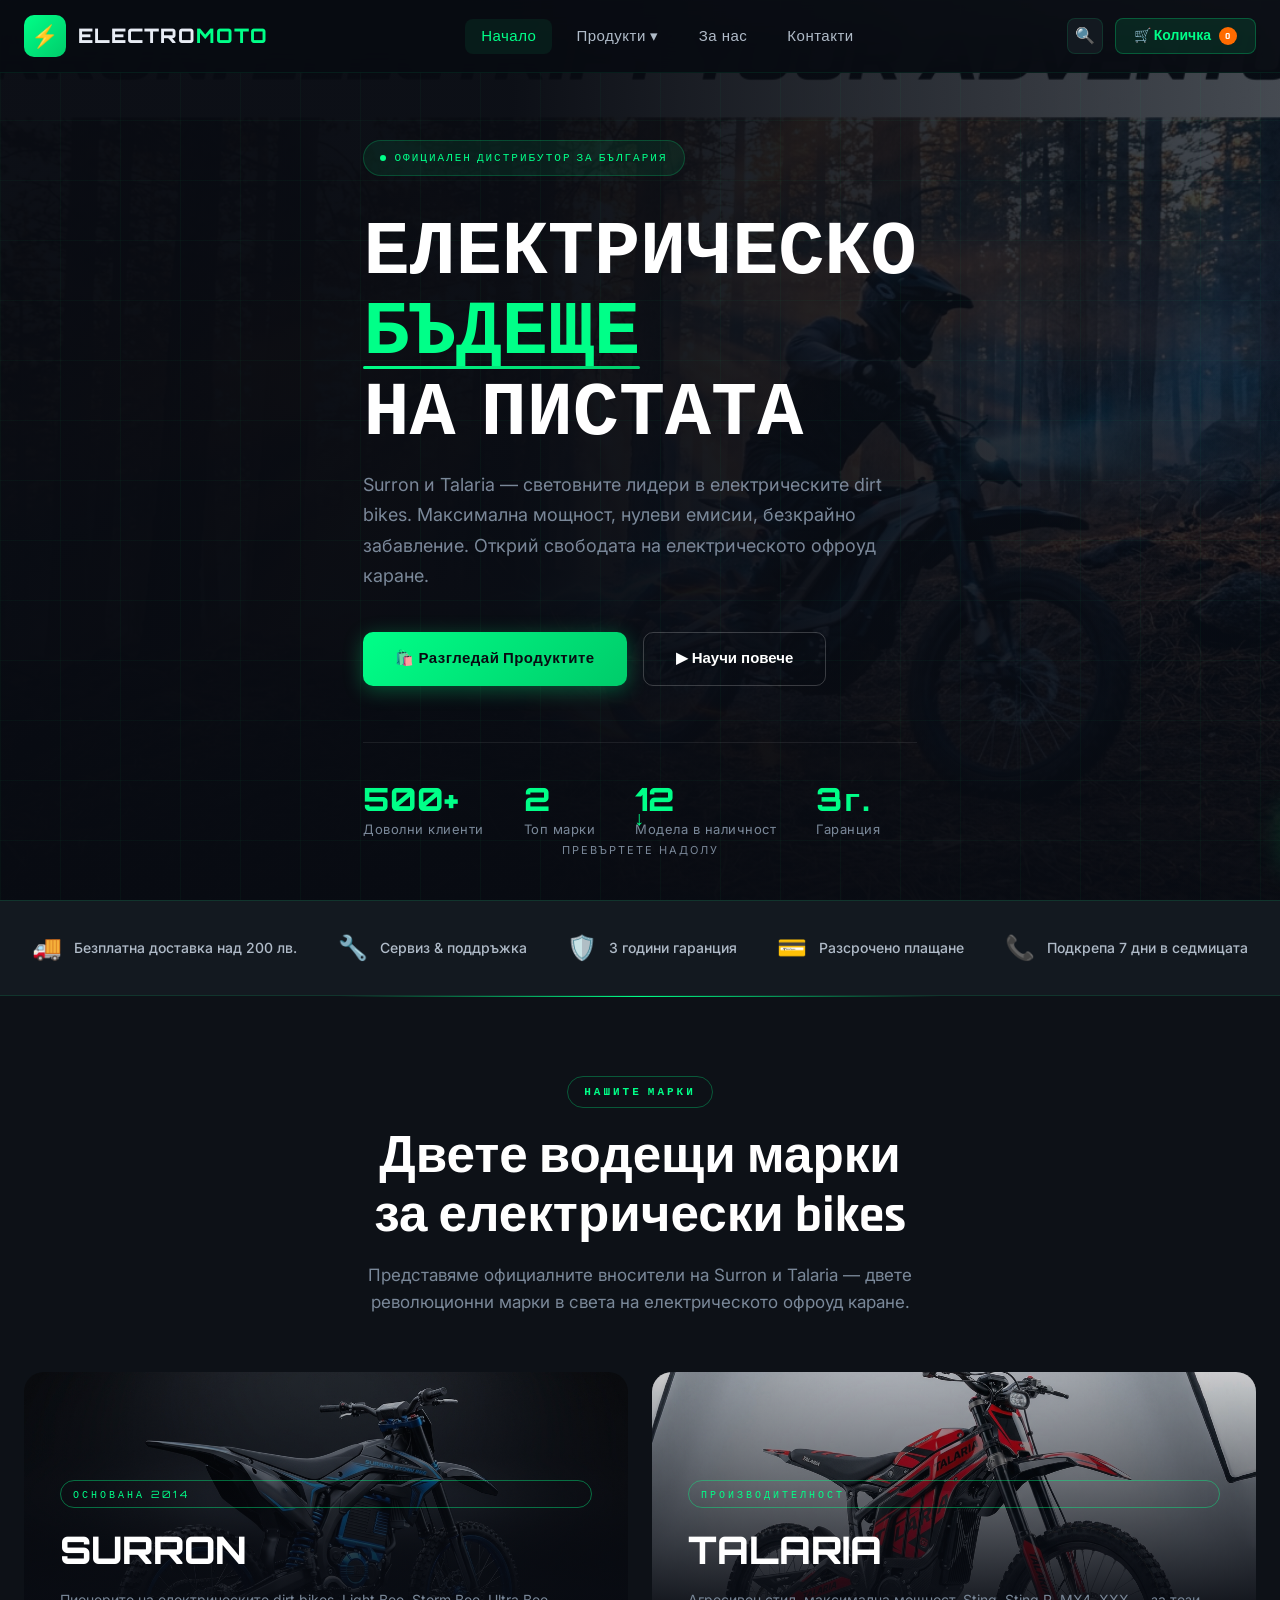
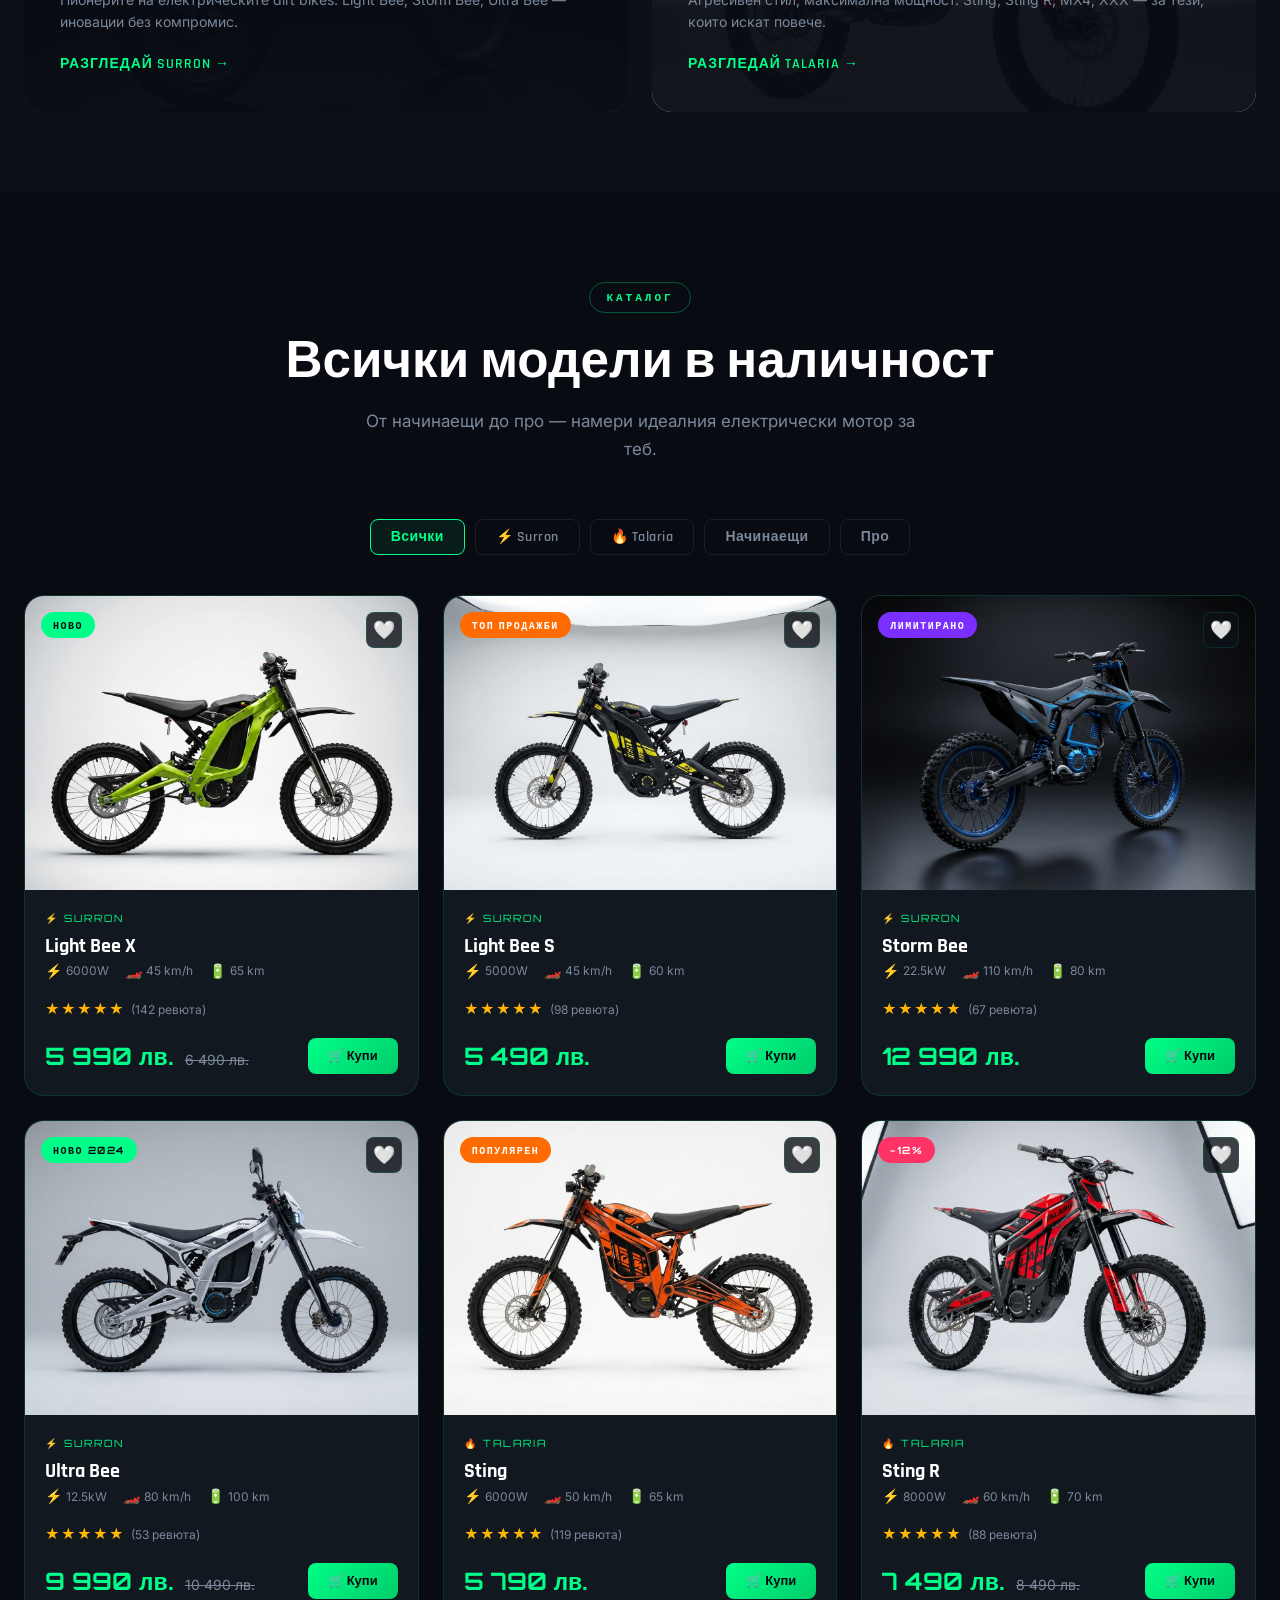
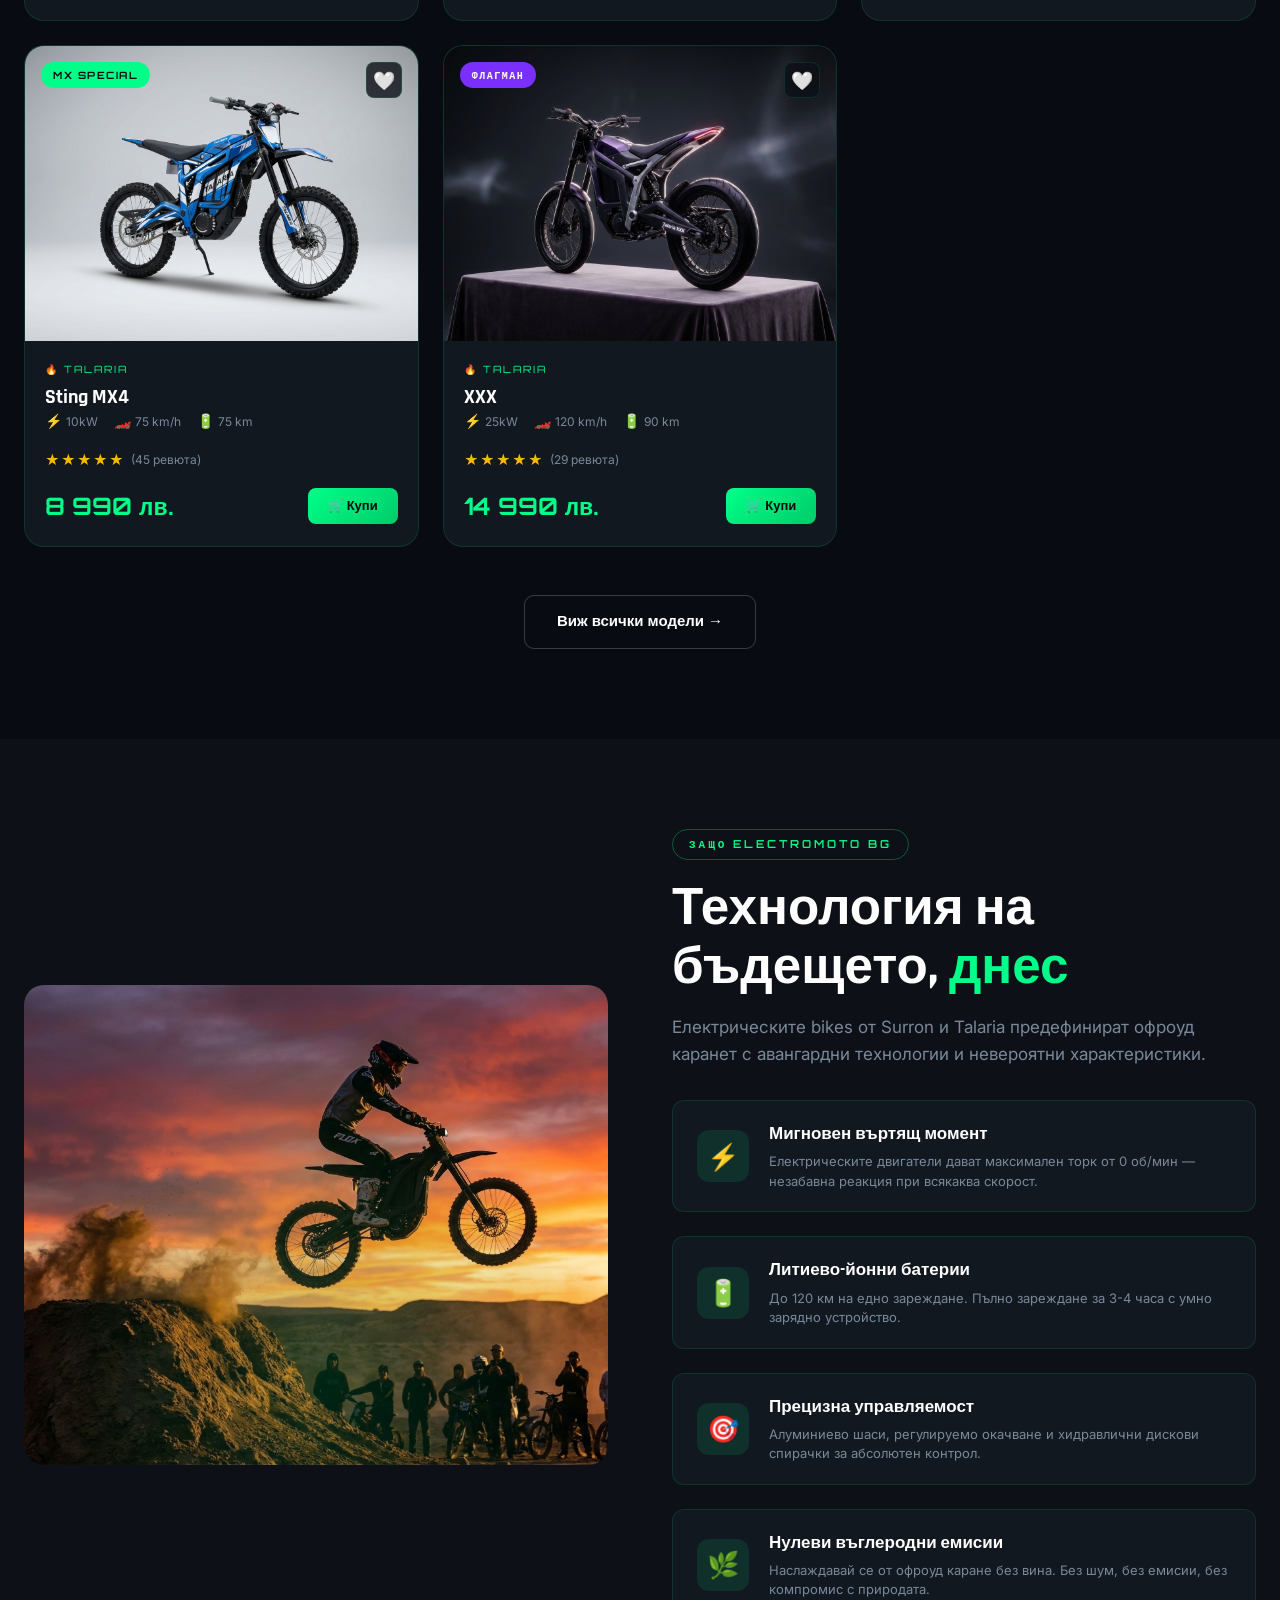
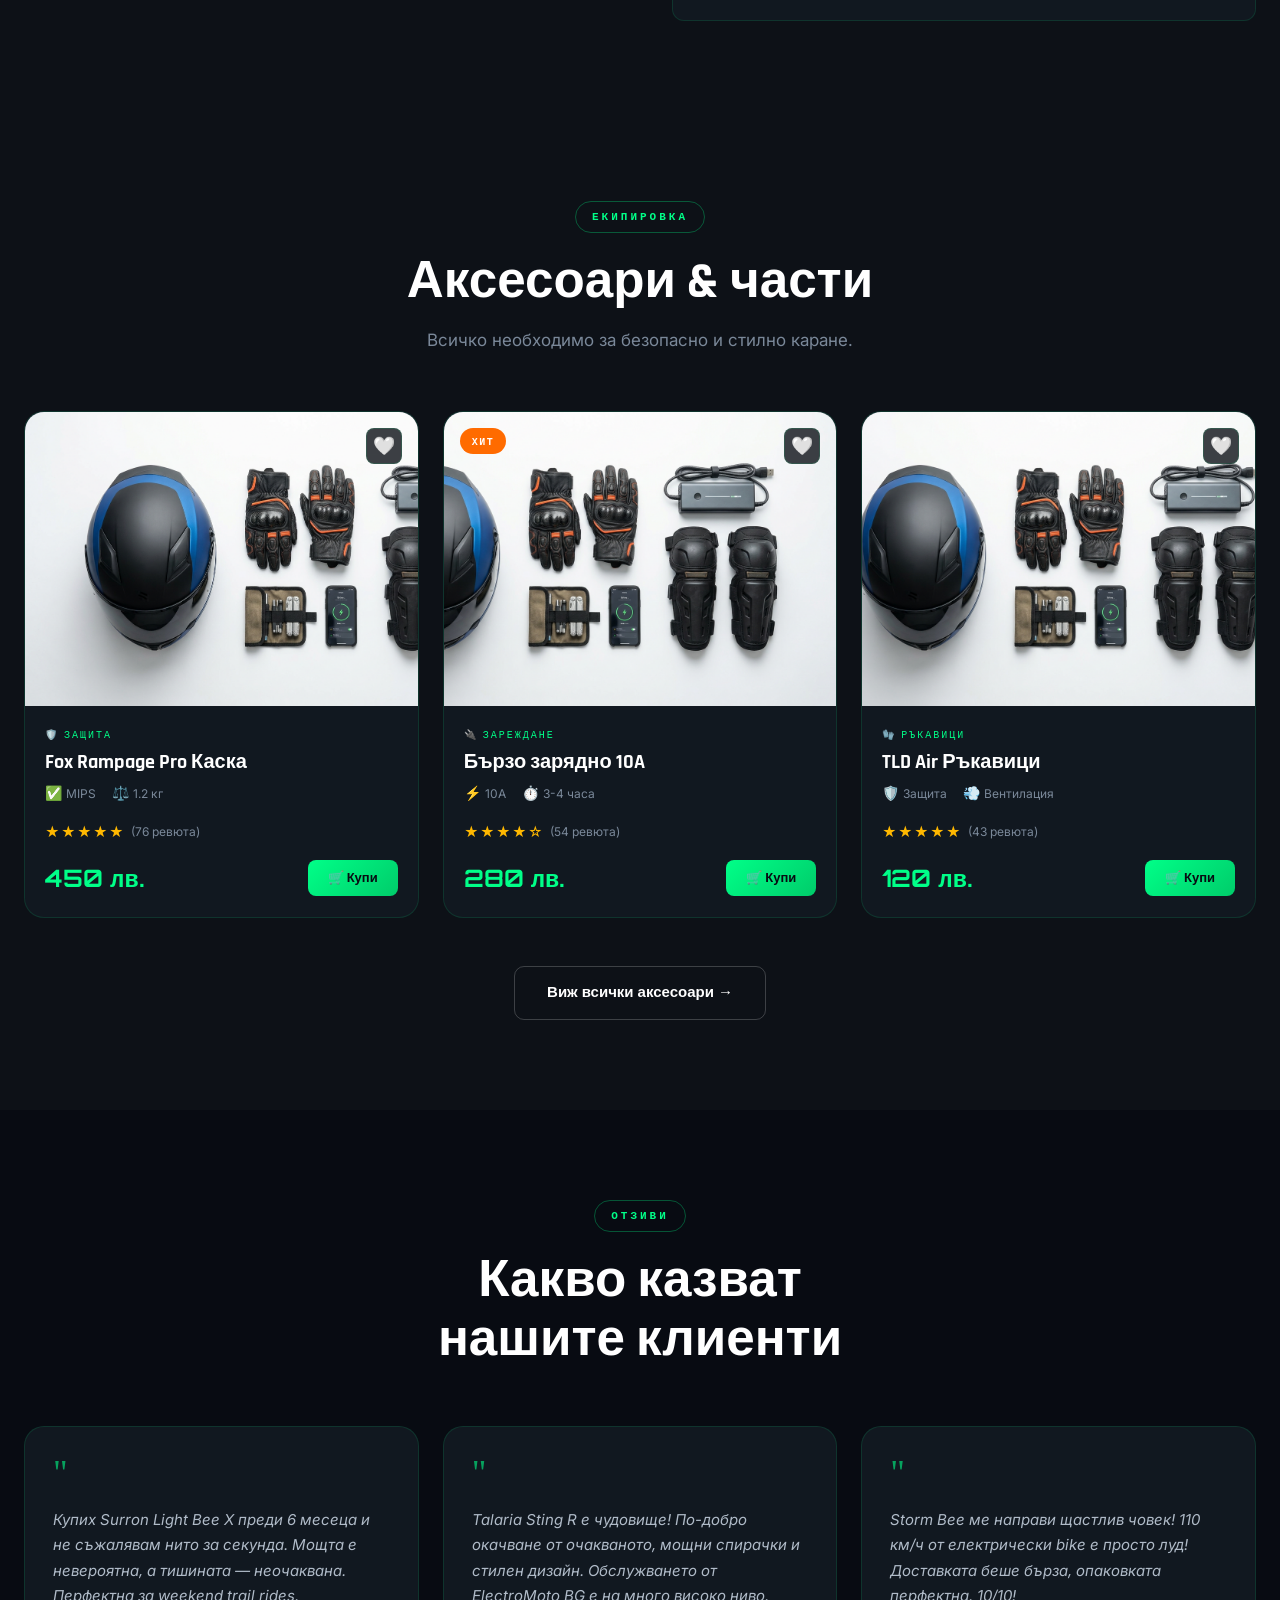
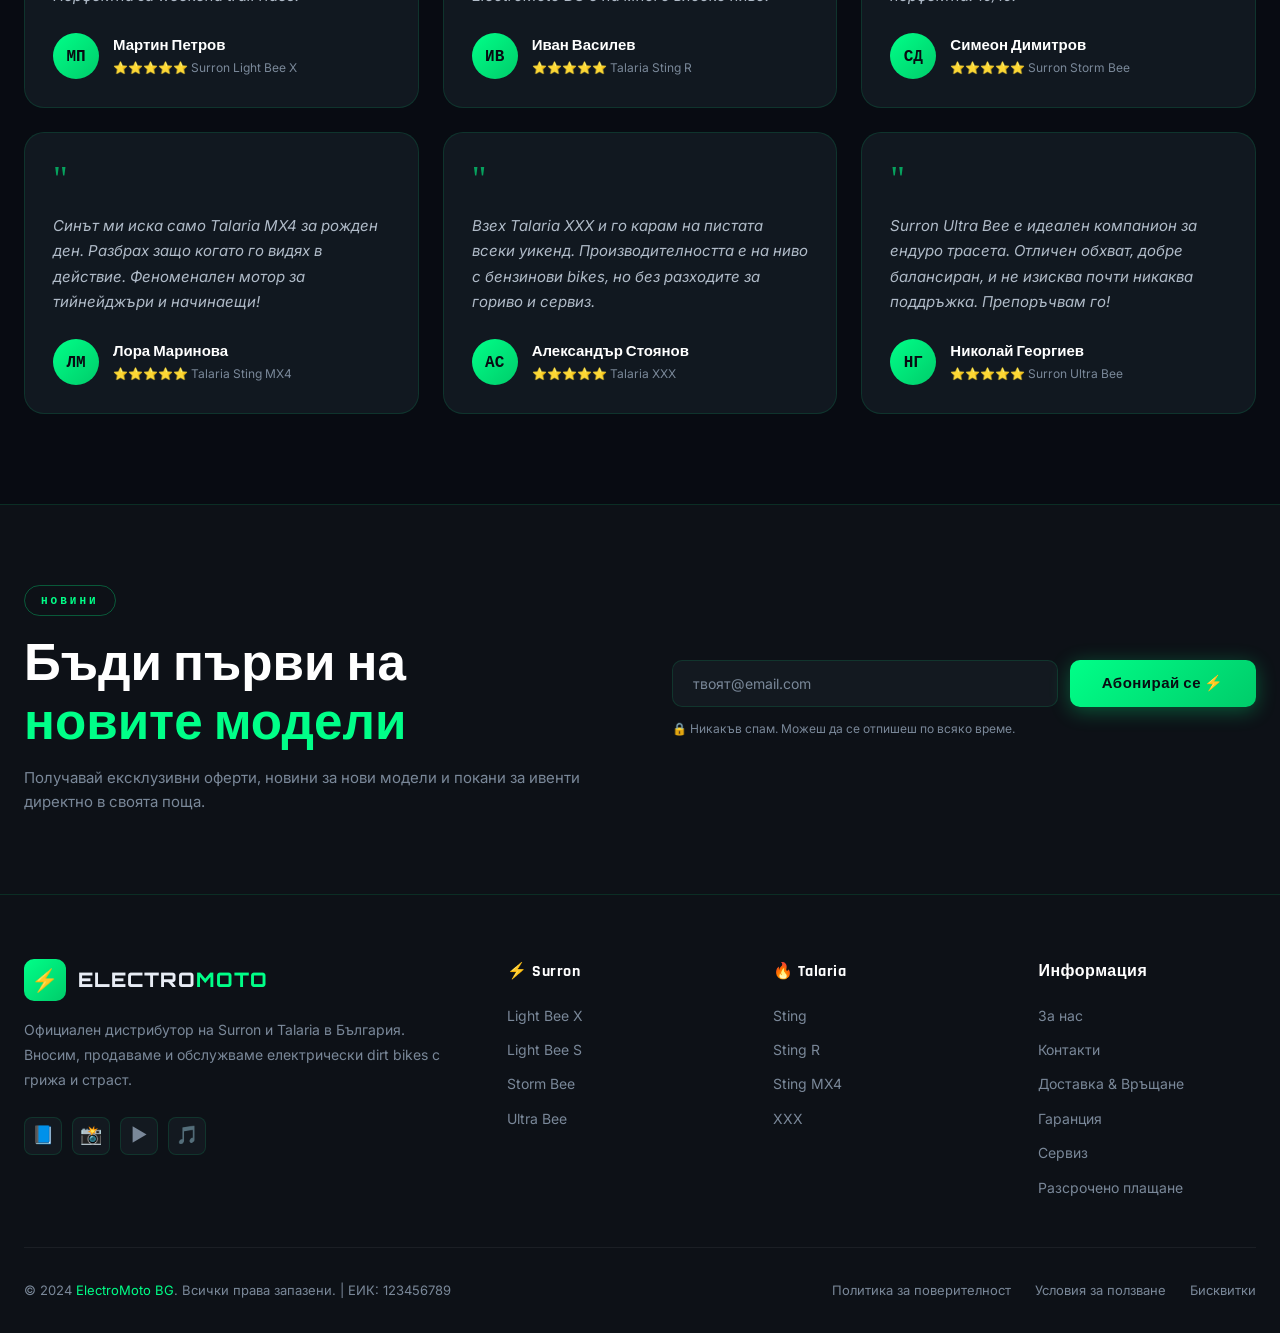
==== commit 641e7ba7: "feat: completely remove product image overlays to prevent double-tap issues and enable direct naviga" ====
--- a/index.html
+++ b/index.html
@@ -223,10 +223,7 @@
           <button class="product-wishlist" onclick="toggleWishlist(this)">🤍</button>
           <div class="product-img-wrap">
             <img src="images/surron-light-bee-x.png" alt="Surron Light Bee X" class="product-img" loading="lazy">
-            <div class="product-img-overlay">
-              <button class="quick-view-btn" onclick="openModal(this.closest('.product-card'))">Бърз преглед</button>
-              <a href="pages/products/surron-light-bee-x.html" class="view-product-overlay-btn">Виж страницата →</a>
-            </div>
+            
           </div>
           <div class="product-info">
             <div class="product-brand-tag">⚡ SURRON</div>
@@ -262,10 +259,7 @@
           <button class="product-wishlist" onclick="toggleWishlist(this)">🤍</button>
           <div class="product-img-wrap">
             <img src="images/surron-light-bee-s.png" alt="Surron Light Bee S" class="product-img" loading="lazy">
-            <div class="product-img-overlay">
-              <button class="quick-view-btn" onclick="openModal(this.closest('.product-card'))">Бърз преглед</button>
-              <a href="pages/products/surron-light-bee-s.html" class="view-product-overlay-btn">Виж страницата →</a>
-            </div>
+            
           </div>
           <div class="product-info">
             <div class="product-brand-tag">⚡ SURRON</div>
@@ -300,10 +294,7 @@
           <button class="product-wishlist" onclick="toggleWishlist(this)">🤍</button>
           <div class="product-img-wrap">
             <img src="images/surron-storm-bee.png" alt="Surron Storm Bee" class="product-img" loading="lazy">
-            <div class="product-img-overlay">
-              <button class="quick-view-btn" onclick="openModal(this.closest('.product-card'))">Бърз преглед</button>
-              <a href="pages/products/surron-storm-bee.html" class="view-product-overlay-btn">Виж страницата →</a>
-            </div>
+            
           </div>
           <div class="product-info">
             <div class="product-brand-tag">⚡ SURRON</div>
@@ -338,10 +329,7 @@
           <button class="product-wishlist" onclick="toggleWishlist(this)">🤍</button>
           <div class="product-img-wrap">
             <img src="images/surron-ultra-bee.png" alt="Surron Ultra Bee" class="product-img" loading="lazy">
-            <div class="product-img-overlay">
-              <button class="quick-view-btn" onclick="openModal(this.closest('.product-card'))">Бърз преглед</button>
-              <a href="pages/products/surron-ultra-bee.html" class="view-product-overlay-btn">Виж страницата →</a>
-            </div>
+            
           </div>
           <div class="product-info">
             <div class="product-brand-tag">⚡ SURRON</div>
@@ -377,10 +365,7 @@
           <button class="product-wishlist" onclick="toggleWishlist(this)">🤍</button>
           <div class="product-img-wrap">
             <img src="images/talaria-sting.png" alt="Talaria Sting" class="product-img" loading="lazy">
-            <div class="product-img-overlay">
-              <button class="quick-view-btn" onclick="openModal(this.closest('.product-card'))">Бърз преглед</button>
-              <a href="pages/products/talaria-sting.html" class="view-product-overlay-btn">Виж страницата →</a>
-            </div>
+            
           </div>
           <div class="product-info">
             <div class="product-brand-tag">🔥 TALARIA</div>
@@ -415,10 +400,7 @@
           <button class="product-wishlist" onclick="toggleWishlist(this)">🤍</button>
           <div class="product-img-wrap">
             <img src="images/talaria-sting-r.png" alt="Talaria Sting R" class="product-img" loading="lazy">
-            <div class="product-img-overlay">
-              <button class="quick-view-btn" onclick="openModal(this.closest('.product-card'))">Бърз преглед</button>
-              <a href="pages/products/talaria-sting-r.html" class="view-product-overlay-btn">Виж страницата →</a>
-            </div>
+            
           </div>
           <div class="product-info">
             <div class="product-brand-tag">🔥 TALARIA</div>
@@ -454,10 +436,7 @@
           <button class="product-wishlist" onclick="toggleWishlist(this)">🤍</button>
           <div class="product-img-wrap">
             <img src="images/talaria-sting-mx4.png" alt="Talaria Sting MX4" class="product-img" loading="lazy">
-            <div class="product-img-overlay">
-              <button class="quick-view-btn" onclick="openModal(this.closest('.product-card'))">Бърз преглед</button>
-              <a href="pages/products/talaria-sting-mx4.html" class="view-product-overlay-btn">Виж страницата →</a>
-            </div>
+            
           </div>
           <div class="product-info">
             <div class="product-brand-tag">🔥 TALARIA</div>
@@ -492,10 +471,7 @@
           <button class="product-wishlist" onclick="toggleWishlist(this)">🤍</button>
           <div class="product-img-wrap">
             <img src="images/talaria-xxx.png" alt="Talaria XXX" class="product-img" loading="lazy">
-            <div class="product-img-overlay">
-              <button class="quick-view-btn" onclick="openModal(this.closest('.product-card'))">Бърз преглед</button>
-              <a href="pages/products/talaria-xxx.html" class="view-product-overlay-btn">Виж страницата →</a>
-            </div>
+            
           </div>
           <div class="product-info">
             <div class="product-brand-tag">🔥 TALARIA</div>
